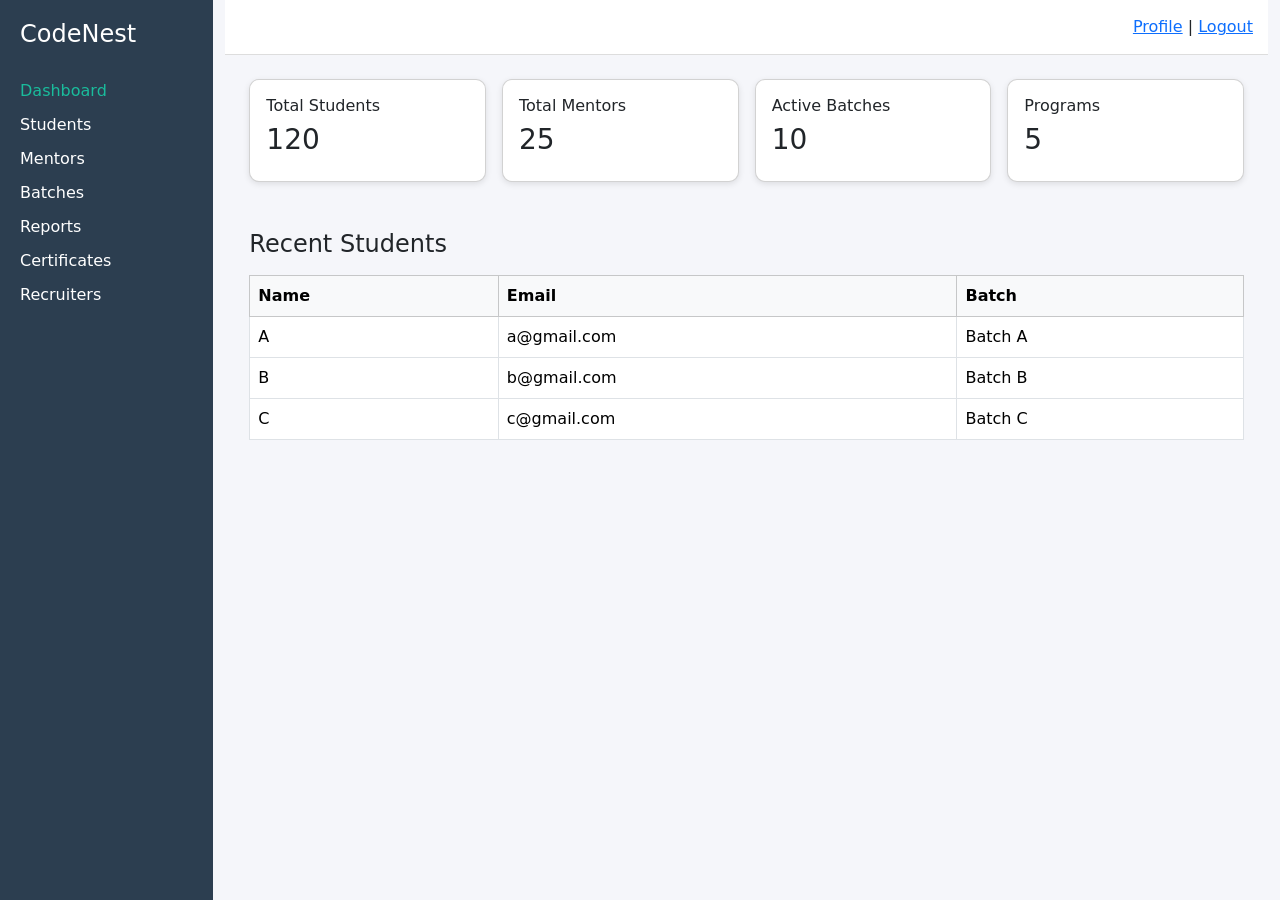
==== index.html @ 4d61102c "mentors listing added" ====
<!doctype html>
<html lang="en">
  <head>
    <meta charset="UTF-8" />
    <meta name="viewport" content="width=device-width, initial-scale=1.0" />
    <title>Institute Dashboard</title>
    <link
      href="https://cdn.jsdelivr.net/npm/bootstrap@5.3.0/dist/css/bootstrap.min.css"
      rel="stylesheet"
    />
    <link rel="stylesheet" href="style.css" />
  </head>

  <body>
    <div class="container-fluid">
      <div class="row">
        <!-- Sidebar -->
        <div class="col-md-2 sidebar">
          <h4>CodeNest</h4>
          <a href="#" class="active">Dashboard</a>
          <a href="students.html">Students</a>
          <a href="mentors.html">Mentors</a>
          <a href="#">Batches</a>
          <a href="#">Reports</a>
          <a href="#">Certificates</a>
          <a href="#">Recruiters</a>
        </div>

        <!-- Main Content -->
        <div class="col-md-10">
          <!-- Navbar -->
          <div class="navbar-custom d-flex justify-content-end">
            <span><a href="#">Profile</a> | <a href="#">Logout</a></span>
          </div>

          <div class="p-4">
            <!-- Cards -->
            <div class="row g-3">
              <div class="col-md-3">
                <div class="card p-3">
                  <h6>Total Students</h6>
                  <h3>120</h3>
                </div>
              </div>

              <div class="col-md-3">
                <div class="card p-3">
                  <h6>Total Mentors</h6>
                  <h3>25</h3>
                </div>
              </div>

              <div class="col-md-3">
                <div class="card p-3">
                  <h6>Active Batches</h6>
                  <h3>10</h3>
                </div>
              </div>

              <div class="col-md-3">
                <div class="card p-3">
                  <h6>Programs</h6>
                  <h3>5</h3>
                </div>
              </div>
            </div>
            
            <!-- Table -->
            <div class="mt-5">
              <h4>Recent Students</h4>

              <table class="table table-bordered table-hover mt-3">
                <thead class="table-light">
                  <tr>
                    <th>Name</th>
                    <th>Email</th>
                    <th>Batch</th>
                  </tr>
                </thead>

                <tbody>
                  <tr>
                    <td>A</td>
                    <td>a@gmail.com</td>
                    <td>Batch A</td>
                  </tr>

                  <tr>
                    <td>B</td>
                    <td>b@gmail.com</td>
                    <td>Batch B</td>
                  </tr>

                  <tr>
                    <td>C</td>
                    <td>c@gmail.com</td>
                    <td>Batch C</td>
                  </tr>
                </tbody>
              </table>
            </div>
          </div>
        </div>
      </div>
    </div>
  </body>
</html>
---- style.css ----
body {
  background-color: #f5f6fa;
}

.sidebar {
  height: 100vh;
  background: #2c3e50;
  color: white;
  padding: 20px;
}
.sidebar h4 {
  margin-bottom: 30px;
}

.sidebar a {
  display: block;
  color: white;
  text-decoration: none;
  margin: 10px 0;
}

.sidebar a:hover {
  color: #1abc9c;
}

.navbar-custom {
  background: #ffffff;
  padding: 15px;
  border-bottom: 1px solid #ddd;
}

.card {
  border-radius: 10px;
  box-shadow: 0 2px 6px rgba(0, 0, 0, 0.1);
}
.sidebar a.active,
.sidebar a:hover {
  color: #1abc9c;
}

.card {
  border-radius: 10px;
}

.search-box {
  max-width: 300px;
}

.mentor-controls {
  margin-bottom: 15px;
}

.mentor-controls .form-control,
.mentor-controls .form-select {
  height: 40px;
  font-size: 14px;
}

.mentor-controls .btn {
  height: 40px;
  font-size: 14px;
}

.mentor-table th,
.mentor-table td {
  text-align: left;
  vertical-align: middle;
}

.mentor-actions button {
  margin-right: 5px;
}

.expertise-tag {
  background-color: #eafaf1;
  color: #27ae60;
  padding: 3px 8px;
  border-radius: 5px;
  font-size: 12px;
}
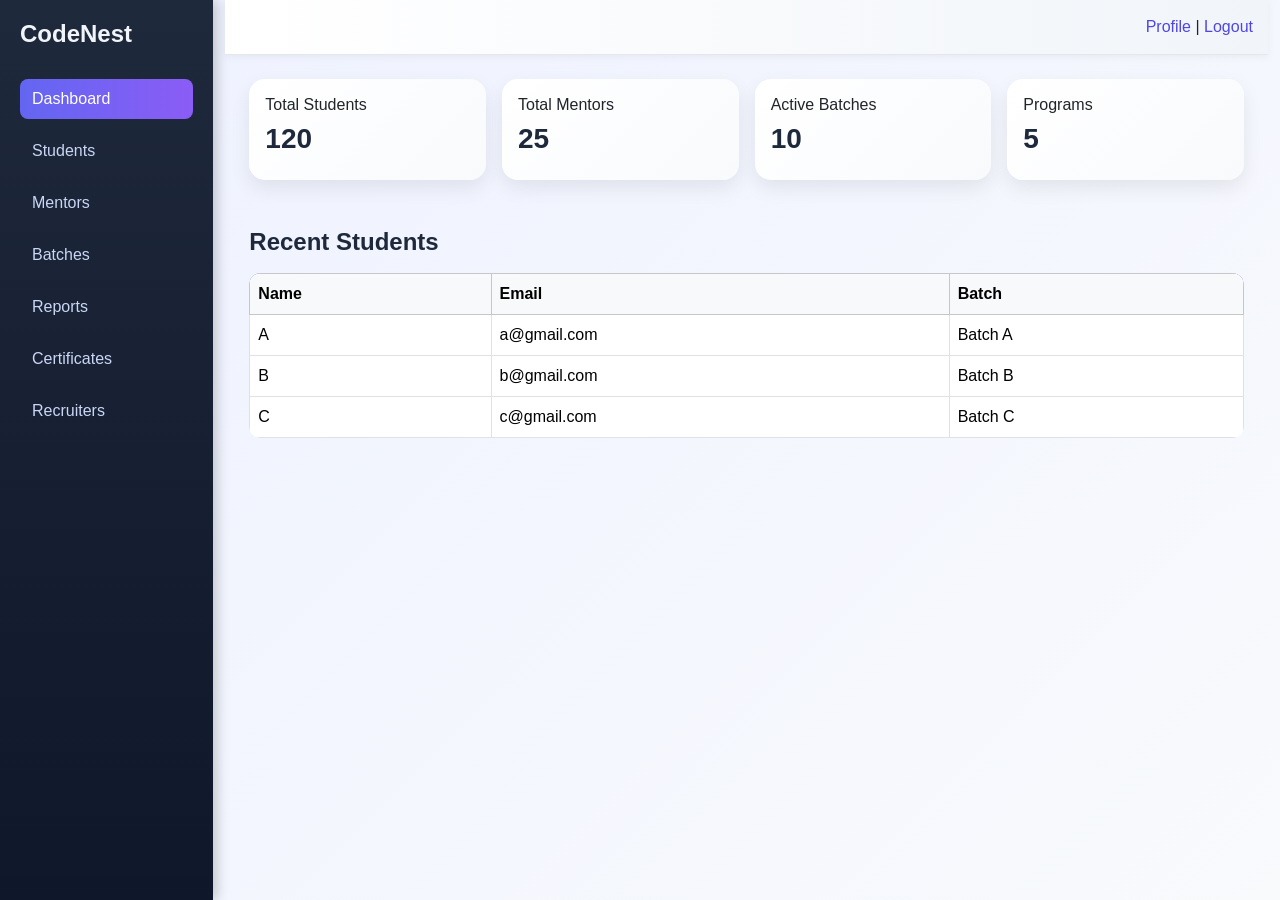
==== commit 844fa8ae: "batches added" ====
--- a/index.html
+++ b/index.html
@@ -20,7 +20,7 @@
           <a href="#" class="active">Dashboard</a>
           <a href="students.html">Students</a>
           <a href="mentors.html">Mentors</a>
-          <a href="#">Batches</a>
+          <a href="batches.html">Batches</a>
           <a href="#">Reports</a>
           <a href="#">Certificates</a>
           <a href="#">Recruiters</a>
@@ -64,7 +64,7 @@
                 </div>
               </div>
             </div>
-            
+
             <!-- Table -->
             <div class="mt-5">
               <h4>Recent Students</h4>
--- a/style.css
+++ b/style.css
@@ -1,80 +1,180 @@
+/* ===== BODY ===== */
 body {
-  background-color: #f5f6fa;
+  background: linear-gradient(135deg, #eef2ff, #f8fafc);
+  font-family: "Segoe UI", sans-serif;
 }
 
+/* ===== SIDEBAR ===== */
 .sidebar {
   height: 100vh;
-  background: #2c3e50;
-  color: white;
+  background: linear-gradient(180deg, #1e293b, #0f172a);
+  color: #e2e8f0;
   padding: 20px;
+  box-shadow: 4px 0 12px rgba(0, 0, 0, 0.2);
 }
+
 .sidebar h4 {
   margin-bottom: 30px;
+  font-weight: 600;
+  color: #f1f5f9;
 }
 
 .sidebar a {
   display: block;
-  color: white;
+  color: #cbd5f5;
   text-decoration: none;
-  margin: 10px 0;
+  margin: 12px 0;
+  padding: 8px 12px;
+  border-radius: 8px;
+  transition: 0.3s;
 }
 
-.sidebar a:hover {
-  color: #1abc9c;
+.sidebar a:hover,
+.sidebar a.active {
+  background: linear-gradient(90deg, #6366f1, #8b5cf6);
+  color: #fff;
 }
 
+/* ===== NAVBAR ===== */
 .navbar-custom {
-  background: #ffffff;
+  background: linear-gradient(90deg, #ffffff, #f1f5f9);
   padding: 15px;
-  border-bottom: 1px solid #ddd;
+  border-bottom: 1px solid #e5e7eb;
+  box-shadow: 0 2px 8px rgba(0, 0, 0, 0.05);
 }
 
-.card {
-  border-radius: 10px;
-  box-shadow: 0 2px 6px rgba(0, 0, 0, 0.1);
-}
-.sidebar a.active,
-.sidebar a:hover {
-  color: #1abc9c;
+.navbar-custom a {
+  text-decoration: none;
+  color: #4f46e5;
+  font-weight: 500;
 }
 
+/* ===== MAIN CONTENT ===== */
+.main-content {
+  padding: 24px;
+}
+
+/* ===== HEADINGS ===== */
+h3,
+h4 {
+  font-weight: 700;
+  color: #1e293b;
+}
+
+/* ===== CARDS ===== */
 .card {
+  border-radius: 16px;
+  border: none;
+  background: linear-gradient(135deg, #ffffff, #f8fafc);
+  box-shadow: 0 8px 20px rgba(0, 0, 0, 0.08);
+  transition: 0.3s;
+}
+
+.card:hover {
+  transform: translateY(-5px);
+}
+
+/* ===== SEARCH ===== */
+.search-box {
+  max-width: 300px;
+  border-radius: 8px;
+}
+
+/* ===== INPUT + SELECT ===== */
+input,
+select {
+  border-radius: 10px !important;
+}
+
+input:focus,
+select:focus {
+  border-color: #6366f1 !important;
+  box-shadow: 0 0 0 2px rgba(99, 102, 241, 0.2) !important;
+}
+
+/* ===== BUTTONS ===== */
+.btn-primary,
+.btn-success {
+  background: linear-gradient(90deg, #6366f1, #8b5cf6);
+  border: none;
   border-radius: 10px;
 }
 
-.search-box {
-  max-width: 300px;
+.btn-primary:hover,
+.btn-success:hover {
+  transform: translateY(-2px);
 }
 
-.mentor-controls {
-  margin-bottom: 15px;
+/* ===== TABLE ===== */
+.table {
+  background: #fff;
+  border-radius: 12px;
+  overflow: hidden;
 }
 
-.mentor-controls .form-control,
-.mentor-controls .form-select {
-  height: 40px;
-  font-size: 14px;
+.table thead {
+  background: linear-gradient(90deg, #6366f1, #8b5cf6);
+  color: white;
 }
 
-.mentor-controls .btn {
-  height: 40px;
-  font-size: 14px;
+.table tbody tr:hover {
+  background: #f1f5ff;
+  transition: 0.2s;
 }
 
-.mentor-table th,
-.mentor-table td {
-  text-align: left;
-  vertical-align: middle;
+/* ===== STATUS ===== */
+.text-success {
+  color: #16a34a !important;
+  font-weight: 600;
 }
 
-.mentor-actions button {
-  margin-right: 5px;
+.text-danger {
+  color: #dc2626 !important;
+  font-weight: 600;
+}
+
+/* ===== TAGS ===== */
+.program-tag {
+  background: linear-gradient(90deg, #3b82f6, #6366f1);
+  color: white;
+  padding: 4px 10px;
+  border-radius: 8px;
+  font-size: 12px;
 }
 
 .expertise-tag {
-  background-color: #eafaf1;
-  color: #27ae60;
-  padding: 3px 8px;
-  border-radius: 5px;
+  background: linear-gradient(90deg, #34d399, #10b981);
+  color: white;
+  padding: 4px 10px;
+  border-radius: 6px;
   font-size: 12px;
 }
+
+/* ===== BADGES ===== */
+.badge {
+  border-radius: 8px;
+  padding: 6px 10px;
+}
+
+/* ===== ACTION BUTTONS ===== */
+.mentor-actions button,
+.batch-actions button {
+  margin-right: 5px;
+  border-radius: 6px;
+}
+
+/* ===== SMALL BUTTON HOVER ===== */
+.btn-outline-primary:hover {
+  background: #6366f1;
+  color: white;
+}
+
+.btn-outline-danger:hover {
+  background: #ef4444;
+  color: white;
+}
+
+/* ===== SCROLL ===== */
+html {
+  scroll-behavior: smooth;
+}
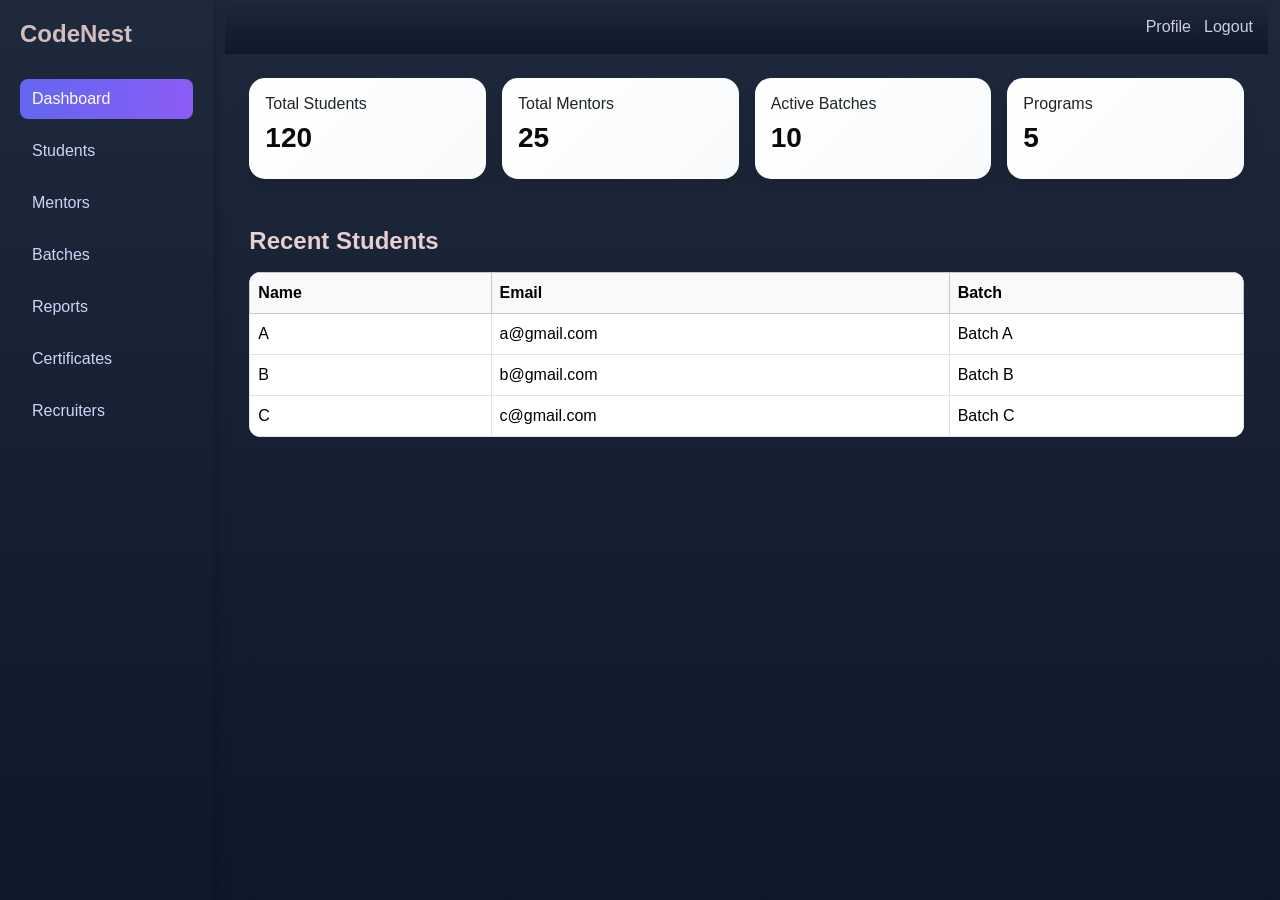
==== commit 635f983d: "updated" ====
--- a/index.html
+++ b/index.html
@@ -103,5 +103,7 @@
         </div>
       </div>
     </div>
+  
+  
   </body>
 </html>
--- a/style.css
+++ b/style.css
@@ -1,6 +1,7 @@
 /* ===== BODY ===== */
 body {
-  background: linear-gradient(135deg, #eef2ff, #f8fafc);
+  background: linear-gradient(180deg, #1e293b, #0f172a);
+  /* background: linear-gradient(180deg, #9ab8e7, #5a7cca); */
   font-family: "Segoe UI", sans-serif;
 }
 
@@ -15,8 +16,8 @@
 
 .sidebar h4 {
   margin-bottom: 30px;
-  font-weight: 600;
-  color: #f1f5f9;
+  font-weight: 700;
+  color: #d3bebe;
 }
 
 .sidebar a {
@@ -37,15 +38,16 @@
 
 /* ===== NAVBAR ===== */
 .navbar-custom {
-  background: linear-gradient(90deg, #ffffff, #f1f5f9);
+  /* background: linear-gradient(180deg, #9ab8e7, #5a7cca); */
+  background: linear-gradient(180deg, #1e293b, #0f172a);
   padding: 15px;
-  border-bottom: 1px solid #e5e7eb;
+  /* border-bottom: 1px solid #e5e7eb; */
   box-shadow: 0 2px 8px rgba(0, 0, 0, 0.05);
 }
 
 .navbar-custom a {
   text-decoration: none;
-  color: #4f46e5;
+  color: #cccce7;
   font-weight: 500;
 }
 
@@ -58,7 +60,7 @@
 h3,
 h4 {
   font-weight: 700;
-  color: #1e293b;
+  color: #e7cfcf;
 }
 
 /* ===== CARDS ===== */
@@ -69,7 +71,10 @@
   box-shadow: 0 8px 20px rgba(0, 0, 0, 0.08);
   transition: 0.3s;
 }
-
+.card h3
+{
+  color: #0a0a0a;
+}
 .card:hover {
   transform: translateY(-5px);
 }
@@ -178,3 +183,4 @@
 html {
   scroll-behavior: smooth;
 }
+
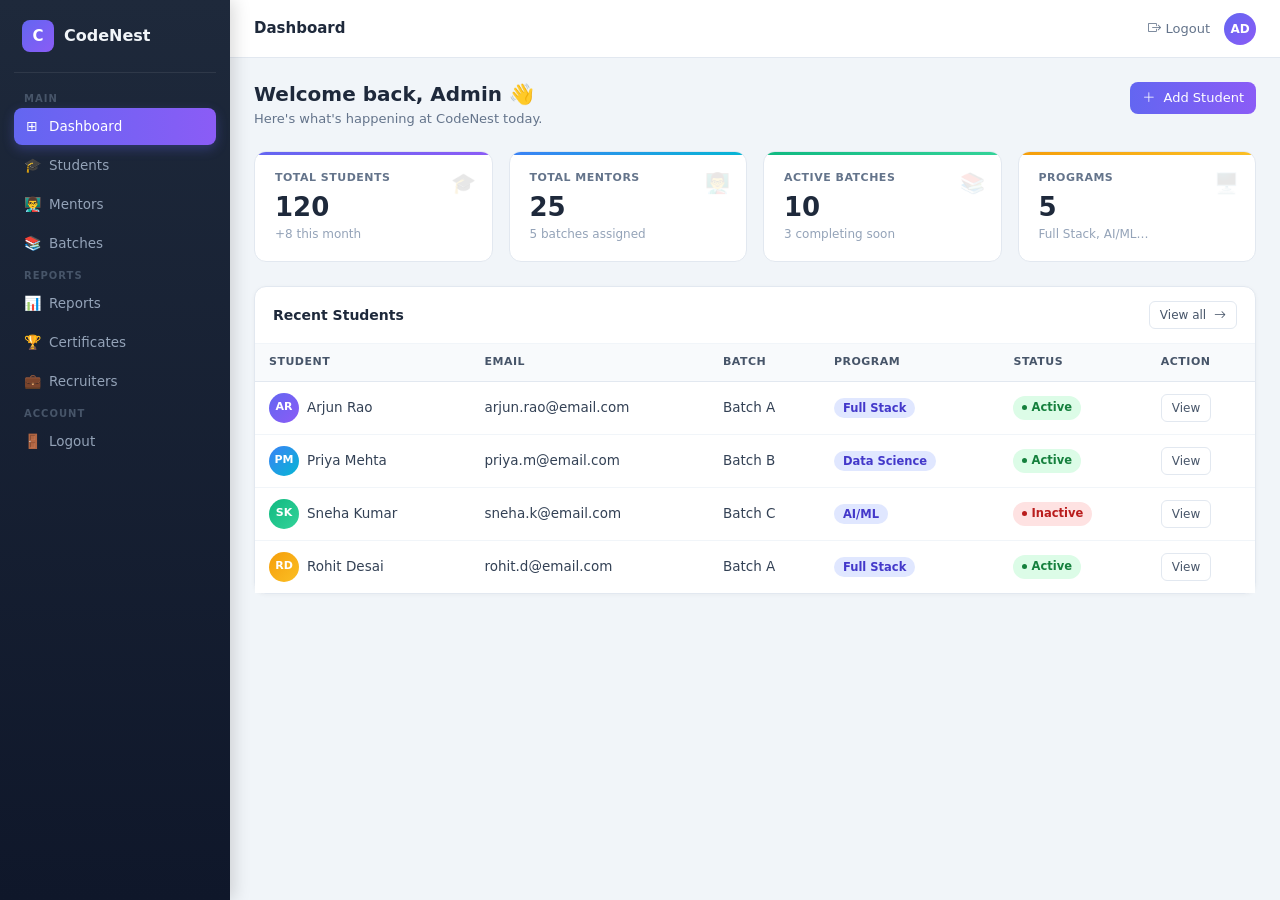
==== commit d905913b: "UI new updated" ====
--- a/index.html
+++ b/index.html
@@ -3,107 +3,289 @@
   <head>
     <meta charset="UTF-8" />
     <meta name="viewport" content="width=device-width, initial-scale=1.0" />
-    <title>Institute Dashboard</title>
+    <title>CodeNest – Dashboard</title>
     <link
       href="https://cdn.jsdelivr.net/npm/bootstrap@5.3.0/dist/css/bootstrap.min.css"
       rel="stylesheet"
     />
+    <link
+      href="https://cdn.jsdelivr.net/npm/bootstrap-icons@1.11.0/font/bootstrap-icons.css"
+      rel="stylesheet"
+    />
     <link rel="stylesheet" href="style.css" />
   </head>
-
   <body>
-    <div class="container-fluid">
-      <div class="row">
-        <!-- Sidebar -->
-        <div class="col-md-2 sidebar">
-          <h4>CodeNest</h4>
-          <a href="#" class="active">Dashboard</a>
-          <a href="students.html">Students</a>
-          <a href="mentors.html">Mentors</a>
-          <a href="batches.html">Batches</a>
-          <a href="#">Reports</a>
-          <a href="#">Certificates</a>
-          <a href="#">Recruiters</a>
-        </div>
-
-        <!-- Main Content -->
-        <div class="col-md-10">
-          <!-- Navbar -->
-          <div class="navbar-custom d-flex justify-content-end">
-            <span><a href="#">Profile</a> | <a href="#">Logout</a></span>
-          </div>
-
-          <div class="p-4">
-            <!-- Cards -->
+    <!-- SIDEBAR -->
+    <div class="sidebar">
+      <div class="brand">
+        <div class="brand-icon">C</div>
+        <span class="brand-name">CodeNest</span>
+      </div>
+      <span class="nav-label">Main</span>
+      <a href="index.html" class="active"
+        ><span class="ni">⊞</span> Dashboard</a
+      >
+      <a href="students.html"><span class="ni">🎓</span> Students</a>
+      <a href="mentors.html"><span class="ni">👨‍🏫</span> Mentors</a>
+      <a href="batches.html"><span class="ni">📚</span> Batches</a>
+      <span class="nav-label">Reports</span>
+      <a href="reports.html"><span class="ni">📊</span> Reports</a>
+      <a href="certificates.html"><span class="ni">🏆</span> Certificates</a>
+      <a href="recruiters.html"><span class="ni">💼</span> Recruiters</a>
+      <span class="nav-label">Account</span>
+      <a href="login.html"><span class="ni">🚪</span> Logout</a>
+    </div>
+
+
+    <!-- MAIN -->
+    <div class="main-wrapper">
+      <!-- TOPBAR -->
+      <div class="topbar">
+        <span class="topbar-title">Dashboard</span>
+        <div class="topbar-right">
+          <a href="login.html"><i class="bi bi-box-arrow-right"></i> Logout</a>
+          <div class="topbar-avatar">AD</div>
+        </div>
+      </div>
+
+
+      <div class="page-content">
+        <!-- PAGE HEADER -->
+        <div class="page-header">
+          <div>
+            <h3>Welcome back, Admin 👋</h3>
+            <p>Here's what's happening at CodeNest today.</p>
+          </div>
+          <a
+            href="#addStudentModal"
+            class="btn btn-primary"
+            data-bs-toggle="modal"
+          >
+            <i class="bi bi-plus-lg me-1"></i> Add Student
+          </a>
+        </div>
+
+
+        <!-- STAT CARDS -->
+        <div class="row g-3 mb-4">
+          <div class="col-6 col-md-3">
+            <div class="stat-card sc-purple">
+              <div class="stat-icon">🎓</div>
+              <div class="stat-label">Total Students</div>
+              <div class="stat-value">120</div>
+              <div class="stat-sub">+8 this month</div>
+            </div>
+          </div>
+          <div class="col-6 col-md-3">
+            <div class="stat-card sc-blue">
+              <div class="stat-icon">👨‍🏫</div>
+              <div class="stat-label">Total Mentors</div>
+              <div class="stat-value">25</div>
+              <div class="stat-sub">5 batches assigned</div>
+            </div>
+          </div>
+          <div class="col-6 col-md-3">
+            <div class="stat-card sc-green">
+              <div class="stat-icon">📚</div>
+              <div class="stat-label">Active Batches</div>
+              <div class="stat-value">10</div>
+              <div class="stat-sub">3 completing soon</div>
+            </div>
+          </div>
+          <div class="col-6 col-md-3">
+            <div class="stat-card sc-amber">
+              <div class="stat-icon">🖥️</div>
+              <div class="stat-label">Programs</div>
+              <div class="stat-value">5</div>
+              <div class="stat-sub">Full Stack, AI/ML…</div>
+            </div>
+          </div>
+        </div>
+
+
+        <!-- RECENT STUDENTS -->
+        <div class="card">
+          <div class="card-hdr">
+            <h5>Recent Students</h5>
+            <a href="students.html" class="btn btn-outline-secondary btn-sm">
+              View all <i class="bi bi-arrow-right ms-1"></i>
+            </a>
+          </div>
+          <div class="table-wrap">
+            <table class="data-table">
+              <thead>
+                <tr>
+                  <th>Student</th>
+                  <th>Email</th>
+                  <th>Batch</th>
+                  <th>Program</th>
+                  <th>Status</th>
+                  <th>Action</th>
+                </tr>
+              </thead>
+              <tbody>
+                <tr>
+                  <td>
+                    <div class="d-flex align-items-center gap-2">
+                      <div class="av av-p">AR</div>
+                      Arjun Rao
+                    </div>
+                  </td>
+                  <td>arjun.rao@email.com</td>
+                  <td>Batch A</td>
+                  <td><span class="tag-program">Full Stack</span></td>
+                  <td><span class="bs bs-active">Active</span></td>
+                  <td>
+                    <a href="#" class="btn btn-outline-secondary btn-sm"
+                      >View</a
+                    >
+                  </td>
+                </tr>
+                <tr>
+                  <td>
+                    <div class="d-flex align-items-center gap-2">
+                      <div class="av av-b">PM</div>
+                      Priya Mehta
+                    </div>
+                  </td>
+                  <td>priya.m@email.com</td>
+                  <td>Batch B</td>
+                  <td><span class="tag-program">Data Science</span></td>
+                  <td><span class="bs bs-active">Active</span></td>
+                  <td>
+                    <a href="#" class="btn btn-outline-secondary btn-sm"
+                      >View</a
+                    >
+                  </td>
+                </tr>
+                <tr>
+                  <td>
+                    <div class="d-flex align-items-center gap-2">
+                      <div class="av av-g">SK</div>
+                      Sneha Kumar
+                    </div>
+                  </td>
+                  <td>sneha.k@email.com</td>
+                  <td>Batch C</td>
+                  <td><span class="tag-program">AI/ML</span></td>
+                  <td><span class="bs bs-inactive">Inactive</span></td>
+                  <td>
+                    <a href="#" class="btn btn-outline-secondary btn-sm"
+                      >View</a
+                    >
+                  </td>
+                </tr>
+                <tr>
+                  <td>
+                    <div class="d-flex align-items-center gap-2">
+                      <div class="av av-a">RD</div>
+                      Rohit Desai
+                    </div>
+                  </td>
+                  <td>rohit.d@email.com</td>
+                  <td>Batch A</td>
+                  <td><span class="tag-program">Full Stack</span></td>
+                  <td><span class="bs bs-active">Active</span></td>
+                  <td>
+                    <a href="#" class="btn btn-outline-secondary btn-sm"
+                      >View</a
+                    >
+                  </td>
+                </tr>
+              </tbody>
+            </table>
+          </div>
+        </div>
+      </div>
+      <!-- /page-content -->
+    </div>
+    <!-- /main-wrapper -->
+
+
+    <!-- ADD STUDENT MODAL -->
+    <div class="modal fade" id="addStudentModal" tabindex="-1">
+      <div class="modal-dialog modal-dialog-centered">
+        <div class="modal-content">
+          <div class="modal-header">
+            <h5 class="modal-title">Add New Student</h5>
+            <button
+              type="button"
+              class="btn-close"
+              data-bs-dismiss="modal"
+            ></button>
+          </div>
+          <div class="modal-body">
             <div class="row g-3">
-              <div class="col-md-3">
-                <div class="card p-3">
-                  <h6>Total Students</h6>
-                  <h3>120</h3>
-                </div>
-              </div>
-
-              <div class="col-md-3">
-                <div class="card p-3">
-                  <h6>Total Mentors</h6>
-                  <h3>25</h3>
-                </div>
-              </div>
-
-              <div class="col-md-3">
-                <div class="card p-3">
-                  <h6>Active Batches</h6>
-                  <h3>10</h3>
-                </div>
-              </div>
-
-              <div class="col-md-3">
-                <div class="card p-3">
-                  <h6>Programs</h6>
-                  <h3>5</h3>
-                </div>
-              </div>
-            </div>
-
-            <!-- Table -->
-            <div class="mt-5">
-              <h4>Recent Students</h4>
-
-              <table class="table table-bordered table-hover mt-3">
-                <thead class="table-light">
-                  <tr>
-                    <th>Name</th>
-                    <th>Email</th>
-                    <th>Batch</th>
-                  </tr>
-                </thead>
-
-                <tbody>
-                  <tr>
-                    <td>A</td>
-                    <td>a@gmail.com</td>
-                    <td>Batch A</td>
-                  </tr>
-
-                  <tr>
-                    <td>B</td>
-                    <td>b@gmail.com</td>
-                    <td>Batch B</td>
-                  </tr>
-
-                  <tr>
-                    <td>C</td>
-                    <td>c@gmail.com</td>
-                    <td>Batch C</td>
-                  </tr>
-                </tbody>
-              </table>
-            </div>
+              <div class="col-6">
+                <label class="form-label">First Name</label>
+                <input
+                  type="text"
+                  class="form-control"
+                  placeholder="First name"
+                />
+              </div>
+              <div class="col-6">
+                <label class="form-label">Last Name</label>
+                <input
+                  type="text"
+                  class="form-control"
+                  placeholder="Last name"
+                />
+              </div>
+              <div class="col-12">
+                <label class="form-label">Email</label>
+                <input
+                  type="email"
+                  class="form-control"
+                  placeholder="student@email.com"
+                />
+              </div>
+              <div class="col-6">
+                <label class="form-label">Phone</label>
+                <input
+                  type="tel"
+                  class="form-control"
+                  placeholder="+91 XXXXX XXXXX"
+                />
+              </div>
+              <div class="col-6">
+                <label class="form-label">Batch</label>
+                <select class="form-select">
+                  <option value="">Select batch</option>
+                  <option>Batch A</option>
+                  <option>Batch B</option>
+                  <option>Batch C</option>
+                </select>
+              </div>
+              <div class="col-12">
+                <label class="form-label">Program</label>
+                <select class="form-select">
+                  <option value="">Select program</option>
+                  <option>Full Stack</option>
+                  <option>Data Science</option>
+                  <option>AI/ML</option>
+                </select>
+              </div>
+            </div>
+          </div>
+          <div class="modal-footer">
+            <button
+              type="button"
+              class="btn btn-outline-secondary"
+              data-bs-dismiss="modal"
+            >
+              Cancel
+            </button>
+            <button type="submit" class="btn btn-primary">Add Student</button>
           </div>
         </div>
       </div>
     </div>
-  
-  
+
+
+    <script src="https://cdn.jsdelivr.net/npm/bootstrap@5.3.0/dist/js/bootstrap.bundle.min.js"></script>
   </body>
 </html>
+
+
+
--- a/style.css
+++ b/style.css
@@ -1,186 +1,731 @@
-/* ===== BODY ===== */
+/* ===== BASE ===== */
+*,
+*::before,
+*::after {
+  box-sizing: border-box;
+}
+
+
 body {
-  background: linear-gradient(180deg, #1e293b, #0f172a);
-  /* background: linear-gradient(180deg, #9ab8e7, #5a7cca); */
-  font-family: "Segoe UI", sans-serif;
-}
+  background: #f1f5f9;
+  font-family: "Segoe UI", system-ui, sans-serif;
+  font-size: 14px;
+  color: #1e293b;
+  margin: 0;
+}
+
 
 /* ===== SIDEBAR ===== */
 .sidebar {
-  height: 100vh;
-  background: linear-gradient(180deg, #1e293b, #0f172a);
+  width: 230px;
+  min-height: 100vh;
+  background: linear-gradient(180deg, #1e293b 0%, #0f172a 100%);
+  padding: 20px 14px;
+  position: fixed;
+  top: 0;
+  left: 0;
+  z-index: 200;
+  box-shadow: 4px 0 16px rgba(0, 0, 0, 0.15);
+}
+
+
+.brand {
+  display: flex;
+  align-items: center;
+  gap: 10px;
+  padding: 0 8px 20px;
+  border-bottom: 1px solid rgba(255, 255, 255, 0.08);
+  margin-bottom: 14px;
+}
+
+
+.brand-icon {
+  width: 32px;
+  height: 32px;
+  background: linear-gradient(135deg, #6366f1, #8b5cf6);
+  border-radius: 8px;
+  display: flex;
+  align-items: center;
+  justify-content: center;
+  font-size: 15px;
+  color: #fff;
+  font-weight: 700;
+}
+
+
+.brand-name {
+  font-size: 16px;
+  font-weight: 700;
+  color: #f1f5f9;
+}
+
+
+.nav-label {
+  font-size: 10px;
+  font-weight: 600;
+  color: #475569;
+  letter-spacing: 1px;
+  text-transform: uppercase;
+  padding: 10px 10px 4px;
+}
+
+
+.sidebar a {
+  display: flex;
+  align-items: center;
+  gap: 9px;
+  color: #94a3b8;
+  text-decoration: none;
+  padding: 8px 10px;
+  border-radius: 8px;
+  font-size: 13.5px;
+  font-weight: 500;
+  margin-bottom: 2px;
+  transition:
+    background 0.2s,
+    color 0.2s;
+}
+
+
+.sidebar a:hover {
+  background: rgba(255, 255, 255, 0.06);
   color: #e2e8f0;
-  padding: 20px;
-  box-shadow: 4px 0 12px rgba(0, 0, 0, 0.2);
-}
-
-.sidebar h4 {
-  margin-bottom: 30px;
-  font-weight: 700;
-  color: #d3bebe;
-}
-
-.sidebar a {
-  display: block;
-  color: #cbd5f5;
-  text-decoration: none;
-  margin: 12px 0;
-  padding: 8px 12px;
-  border-radius: 8px;
-  transition: 0.3s;
-}
-
-.sidebar a:hover,
+}
+
+
 .sidebar a.active {
   background: linear-gradient(90deg, #6366f1, #8b5cf6);
   color: #fff;
-}
-
-/* ===== NAVBAR ===== */
-.navbar-custom {
-  /* background: linear-gradient(180deg, #9ab8e7, #5a7cca); */
-  background: linear-gradient(180deg, #1e293b, #0f172a);
-  padding: 15px;
-  /* border-bottom: 1px solid #e5e7eb; */
-  box-shadow: 0 2px 8px rgba(0, 0, 0, 0.05);
-}
-
-.navbar-custom a {
+  box-shadow: 0 4px 12px rgba(99, 102, 241, 0.3);
+}
+
+
+.sidebar a .ni {
+  width: 16px;
+  text-align: center;
+  font-size: 14px;
+}
+
+
+/* ===== MAIN WRAPPER ===== */
+.main-wrapper {
+  margin-left: 230px;
+  min-height: 100vh;
+  display: flex;
+  flex-direction: column;
+}
+
+
+/* ===== TOPBAR ===== */
+.topbar {
+  background: #fff;
+  border-bottom: 1px solid #e2e8f0;
+  padding: 0 24px;
+  height: 58px;
+  display: flex;
+  align-items: center;
+  justify-content: space-between;
+  position: sticky;
+  top: 0;
+  z-index: 100;
+}
+
+
+.topbar-title {
+  font-size: 15px;
+  font-weight: 600;
+  color: #1e293b;
+}
+
+
+.topbar-right {
+  display: flex;
+  align-items: center;
+  gap: 14px;
+}
+
+
+.topbar-avatar {
+  width: 32px;
+  height: 32px;
+  background: linear-gradient(135deg, #6366f1, #8b5cf6);
+  border-radius: 50%;
+  display: flex;
+  align-items: center;
+  justify-content: center;
+  color: #fff;
+  font-weight: 600;
+  font-size: 12px;
+}
+
+
+.topbar a {
+  font-size: 13px;
+  color: #64748b;
   text-decoration: none;
-  color: #cccce7;
-  font-weight: 500;
-}
-
-/* ===== MAIN CONTENT ===== */
-.main-content {
+}
+.topbar a:hover {
+  color: #6366f1;
+}
+
+
+/* ===== PAGE CONTENT ===== */
+.page-content {
   padding: 24px;
-}
-
-/* ===== HEADINGS ===== */
-h3,
-h4 {
+  flex: 1;
+}
+
+
+/* ===== PAGE HEADER ===== */
+.page-header {
+  display: flex;
+  align-items: flex-start;
+  justify-content: space-between;
+  margin-bottom: 22px;
+  flex-wrap: wrap;
+  gap: 12px;
+}
+
+
+.page-header h3 {
+  font-size: 20px;
   font-weight: 700;
-  color: #e7cfcf;
-}
-
-/* ===== CARDS ===== */
-.card {
-  border-radius: 16px;
-  border: none;
-  background: linear-gradient(135deg, #ffffff, #f8fafc);
-  box-shadow: 0 8px 20px rgba(0, 0, 0, 0.08);
-  transition: 0.3s;
-}
-.card h3
-{
-  color: #0a0a0a;
-}
-.card:hover {
-  transform: translateY(-5px);
-}
-
-/* ===== SEARCH ===== */
-.search-box {
-  max-width: 300px;
-  border-radius: 8px;
-}
-
-/* ===== INPUT + SELECT ===== */
-input,
-select {
-  border-radius: 10px !important;
-}
-
-input:focus,
-select:focus {
-  border-color: #6366f1 !important;
-  box-shadow: 0 0 0 2px rgba(99, 102, 241, 0.2) !important;
-}
-
-/* ===== BUTTONS ===== */
-.btn-primary,
-.btn-success {
-  background: linear-gradient(90deg, #6366f1, #8b5cf6);
-  border: none;
-  border-radius: 10px;
-}
-
-.btn-primary:hover,
-.btn-success:hover {
-  transform: translateY(-2px);
-}
-
-/* ===== TABLE ===== */
-.table {
+  color: #1e293b;
+  margin: 0;
+}
+.page-header p {
+  font-size: 13px;
+  color: #64748b;
+  margin: 3px 0 0;
+}
+
+
+/* ===== STAT CARDS ===== */
+.stat-card {
   background: #fff;
   border-radius: 12px;
+  padding: 18px 20px;
+  border: 1px solid #e2e8f0;
+  position: relative;
   overflow: hidden;
-}
-
-.table thead {
+  height: 100%;
+}
+
+
+.stat-card::before {
+  content: "";
+  position: absolute;
+  top: 0;
+  left: 0;
+  right: 0;
+  height: 3px;
+}
+
+
+.sc-purple::before {
   background: linear-gradient(90deg, #6366f1, #8b5cf6);
-  color: white;
-}
-
-.table tbody tr:hover {
-  background: #f1f5ff;
-  transition: 0.2s;
-}
-
-/* ===== STATUS ===== */
-.text-success {
-  color: #16a34a !important;
-  font-weight: 600;
-}
-
-.text-danger {
-  color: #dc2626 !important;
-  font-weight: 600;
-}
+}
+.sc-blue::before {
+  background: linear-gradient(90deg, #3b82f6, #06b6d4);
+}
+.sc-green::before {
+  background: linear-gradient(90deg, #10b981, #34d399);
+}
+.sc-amber::before {
+  background: linear-gradient(90deg, #f59e0b, #fbbf24);
+}
+.sc-red::before {
+  background: linear-gradient(90deg, #ef4444, #f97316);
+}
+
+
+.stat-label {
+  font-size: 11px;
+  font-weight: 600;
+  color: #64748b;
+  text-transform: uppercase;
+  letter-spacing: 0.5px;
+  margin-bottom: 8px;
+}
+
+
+.stat-value {
+  font-size: 26px;
+  font-weight: 700;
+  color: #1e293b;
+  line-height: 1;
+}
+.stat-sub {
+  font-size: 12px;
+  color: #94a3b8;
+  margin-top: 5px;
+}
+.stat-icon {
+  position: absolute;
+  top: 16px;
+  right: 16px;
+  font-size: 20px;
+  opacity: 0.12;
+}
+
+
+/* ===== CARD ===== */
+.card {
+  border-radius: 12px !important;
+  border: 1px solid #e2e8f0 !important;
+  background: #fff !important;
+  box-shadow: 0 1px 4px rgba(0, 0, 0, 0.04) !important;
+}
+
+
+.card-hdr {
+  padding: 14px 18px;
+  border-bottom: 1px solid #f1f5f9;
+  display: flex;
+  align-items: center;
+  justify-content: space-between;
+  flex-wrap: wrap;
+  gap: 10px;
+}
+
+
+.card-hdr h5 {
+  font-size: 14px;
+  font-weight: 600;
+  color: #1e293b;
+  margin: 0;
+}
+
+
+/* ===== TABLE ===== */
+.table-wrap {
+  overflow-x: auto;
+}
+
+
+.data-table {
+  width: 100%;
+  border-collapse: collapse;
+  background: #fff;
+  margin: 0;
+}
+
+
+.data-table th {
+  background: #f8fafc;
+  color: #475569;
+  font-size: 11px;
+  font-weight: 600;
+  text-transform: uppercase;
+  letter-spacing: 0.5px;
+  padding: 10px 14px;
+  border-bottom: 1px solid #e2e8f0;
+  white-space: nowrap;
+}
+
+
+.data-table td {
+  padding: 11px 14px;
+  border-bottom: 1px solid #f1f5f9;
+  color: #334155;
+  font-size: 13.5px;
+  vertical-align: middle;
+}
+
+
+.data-table tbody tr:last-child td {
+  border-bottom: none;
+}
+.data-table tbody tr:hover td {
+  background: #f8faff;
+}
+
+
+/* ===== AVATAR ===== */
+.av {
+  width: 30px;
+  height: 30px;
+  border-radius: 50%;
+  display: inline-flex;
+  align-items: center;
+  justify-content: center;
+  font-size: 11px;
+  font-weight: 600;
+  color: #fff;
+  flex-shrink: 0;
+}
+.av-p {
+  background: linear-gradient(135deg, #6366f1, #8b5cf6);
+}
+.av-b {
+  background: linear-gradient(135deg, #3b82f6, #06b6d4);
+}
+.av-g {
+  background: linear-gradient(135deg, #10b981, #34d399);
+}
+.av-a {
+  background: linear-gradient(135deg, #f59e0b, #fbbf24);
+}
+.av-r {
+  background: linear-gradient(135deg, #ef4444, #f97316);
+}
+
+
+/* ===== BADGES ===== */
+.bs {
+  display: inline-flex;
+  align-items: center;
+  gap: 4px;
+  padding: 3px 9px;
+  border-radius: 20px;
+  font-size: 11.5px;
+  font-weight: 600;
+}
+.bs::before {
+  content: "";
+  width: 5px;
+  height: 5px;
+  border-radius: 50%;
+}
+
+
+.bs-active {
+  background: #dcfce7;
+  color: #15803d;
+}
+.bs-active::before {
+  background: #15803d;
+}
+.bs-inactive {
+  background: #fee2e2;
+  color: #b91c1c;
+}
+.bs-inactive::before {
+  background: #b91c1c;
+}
+.bs-upcoming {
+  background: #fef3c7;
+  color: #b45309;
+}
+.bs-upcoming::before {
+  background: #b45309;
+}
+.bs-completed {
+  background: #e0e7ff;
+  color: #4338ca;
+}
+.bs-completed::before {
+  background: #4338ca;
+}
+.bs-present {
+  background: #dcfce7;
+  color: #15803d;
+}
+.bs-present::before {
+  background: #15803d;
+}
+.bs-absent {
+  background: #fee2e2;
+  color: #b91c1c;
+}
+.bs-absent::before {
+  background: #b91c1c;
+}
+
 
 /* ===== TAGS ===== */
-.program-tag {
-  background: linear-gradient(90deg, #3b82f6, #6366f1);
-  color: white;
-  padding: 4px 10px;
-  border-radius: 8px;
-  font-size: 12px;
-}
-
-.expertise-tag {
-  background: linear-gradient(90deg, #34d399, #10b981);
-  color: white;
-  padding: 4px 10px;
-  border-radius: 6px;
-  font-size: 12px;
-}
-
-/* ===== BADGES ===== */
-.badge {
-  border-radius: 8px;
-  padding: 6px 10px;
-}
-
-/* ===== ACTION BUTTONS ===== */
-.mentor-actions button,
-.batch-actions button {
-  margin-right: 5px;
-  border-radius: 6px;
-}
-
-/* ===== SMALL BUTTON HOVER ===== */
-.btn-outline-primary:hover {
-  background: #6366f1;
-  color: white;
-}
-
+.tag-program {
+  background: #e0e7ff;
+  color: #4338ca;
+  padding: 3px 9px;
+  border-radius: 20px;
+  font-size: 11.5px;
+  font-weight: 600;
+}
+.tag-skill {
+  background: #dcfce7;
+  color: #15803d;
+  padding: 3px 9px;
+  border-radius: 20px;
+  font-size: 11.5px;
+  font-weight: 600;
+}
+
+
+/* ===== BUTTONS ===== */
+.btn {
+  border-radius: 8px !important;
+  font-size: 13px !important;
+  font-weight: 500 !important;
+}
+
+
+.btn-primary {
+  background: linear-gradient(90deg, #6366f1, #8b5cf6) !important;
+  border: none !important;
+  color: #fff !important;
+}
+.btn-primary:hover {
+  background: linear-gradient(90deg, #4f46e5, #7c3aed) !important;
+  color: #fff !important;
+}
+
+
+.btn-outline-secondary {
+  border-color: #e2e8f0 !important;
+  color: #475569 !important;
+  background: #fff !important;
+}
+.btn-outline-secondary:hover {
+  background: #f8fafc !important;
+  color: #1e293b !important;
+}
+
+
+.btn-outline-danger {
+  border-color: #fecaca !important;
+  color: #b91c1c !important;
+  background: #fff !important;
+}
 .btn-outline-danger:hover {
-  background: #ef4444;
-  color: white;
-}
-
-/* ===== SCROLL ===== */
-html {
-  scroll-behavior: smooth;
-}
-
+  background: #fee2e2 !important;
+}
+
+
+.btn-sm {
+  padding: 4px 10px !important;
+  font-size: 12px !important;
+  border-radius: 6px !important;
+}
+
+
+/* ===== FILTER BAR ===== */
+.filter-bar {
+  display: flex;
+  gap: 8px;
+  align-items: center;
+  flex-wrap: wrap;
+}
+
+
+.filter-bar .form-control,
+.filter-bar .form-select {
+  font-size: 13px;
+  border: 1px solid #e2e8f0;
+  border-radius: 8px !important;
+  color: #475569;
+  background: #fff;
+  padding: 7px 11px;
+  height: auto;
+}
+
+
+.filter-bar .form-control:focus,
+.filter-bar .form-select:focus {
+  border-color: #6366f1 !important;
+  box-shadow: 0 0 0 3px rgba(99, 102, 241, 0.1) !important;
+}
+
+
+.search-wrap {
+  position: relative;
+}
+.search-wrap .form-control {
+  padding-left: 32px;
+}
+.search-wrap .search-ico {
+  position: absolute;
+  left: 10px;
+  top: 50%;
+  transform: translateY(-50%);
+  color: #94a3b8;
+  font-size: 13px;
+  pointer-events: none;
+}
+
+
+/* ===== FORM ===== */
+.form-label {
+  font-size: 13px;
+  font-weight: 600;
+  color: #374151;
+  margin-bottom: 5px;
+}
+
+
+.form-control,
+.form-select {
+  border: 1px solid #e2e8f0;
+  border-radius: 8px !important;
+  padding: 8px 12px;
+  font-size: 13px;
+  color: #1e293b;
+  transition: border 0.2s;
+}
+
+
+.form-control:focus,
+.form-select:focus {
+  border-color: #6366f1 !important;
+  box-shadow: 0 0 0 3px rgba(99, 102, 241, 0.1) !important;
+}
+
+
+/* ===== MODAL ===== */
+.modal-content {
+  border-radius: 14px !important;
+  border: none !important;
+  box-shadow: 0 20px 60px rgba(0, 0, 0, 0.15) !important;
+}
+.modal-header {
+  border-bottom: 1px solid #f1f5f9 !important;
+  padding: 18px 22px !important;
+}
+.modal-title {
+  font-size: 15px !important;
+  font-weight: 700 !important;
+  color: #1e293b !important;
+}
+.modal-body {
+  padding: 22px !important;
+}
+.modal-footer {
+  border-top: 1px solid #f1f5f9 !important;
+  padding: 14px 22px !important;
+}
+
+
+/* ===== PAGINATION ===== */
+.pag-bar {
+  display: flex;
+  align-items: center;
+  justify-content: space-between;
+  padding: 11px 16px;
+  border-top: 1px solid #f1f5f9;
+  font-size: 12.5px;
+  color: #64748b;
+  flex-wrap: wrap;
+  gap: 8px;
+}
+
+
+.page-link {
+  border-radius: 6px !important;
+  font-size: 12px !important;
+  color: #475569 !important;
+  border: 1px solid #e2e8f0 !important;
+  padding: 4px 9px !important;
+  background: #fff !important;
+}
+.page-item.active .page-link {
+  background: #6366f1 !important;
+  border-color: #6366f1 !important;
+  color: #fff !important;
+}
+.page-item.disabled .page-link {
+  opacity: 0.4 !important;
+}
+
+
+/* ===== ATTENDANCE TOGGLE ===== */
+.att-wrap {
+  display: flex;
+  gap: 6px;
+}
+.att-wrap .form-check-label {
+  cursor: pointer;
+}
+
+
+/* ===== EMPTY STATE ===== */
+.empty-state {
+  text-align: center;
+  padding: 40px 20px;
+  color: #94a3b8;
+}
+.empty-state .ei {
+  font-size: 36px;
+  margin-bottom: 10px;
+  opacity: 0.35;
+}
+.empty-state p {
+  font-size: 13px;
+  margin: 0;
+}
+
+
+/* ===== PROGRESS BAR ===== */
+.prog-bar {
+  height: 6px;
+  border-radius: 3px;
+  background: #e2e8f0;
+  overflow: hidden;
+  flex: 1;
+}
+.prog-fill {
+  height: 100%;
+  border-radius: 3px;
+}
+
+
+/* ===== LOGIN ===== */
+.login-wrap {
+  min-height: 100vh;
+  background: linear-gradient(135deg, #eef2ff, #f0fdf4);
+  display: flex;
+  align-items: center;
+  justify-content: center;
+  padding: 20px;
+}
+.login-card {
+  width: 100%;
+  max-width: 420px;
+  background: #fff;
+  border-radius: 18px;
+  padding: 38px;
+  box-shadow: 0 20px 60px rgba(99, 102, 241, 0.1);
+}
+.login-logo {
+  width: 46px;
+  height: 46px;
+  background: linear-gradient(135deg, #6366f1, #8b5cf6);
+  border-radius: 12px;
+  margin: 0 auto 18px;
+  display: flex;
+  align-items: center;
+  justify-content: center;
+  font-size: 20px;
+  color: #fff;
+  font-weight: 700;
+}
+.login-card h2 {
+  font-size: 20px;
+  font-weight: 700;
+  text-align: center;
+  color: #1e293b;
+  margin-bottom: 4px;
+}
+.login-card .sub {
+  font-size: 13px;
+  color: #64748b;
+  text-align: center;
+  margin-bottom: 24px;
+}
+
+
+/* ===== RESPONSIVE ===== */
+@media (max-width: 767px) {
+  .sidebar {
+    transform: translateX(-100%);
+    transition: transform 0.25s;
+  }
+  .main-wrapper {
+    margin-left: 0;
+  }
+  .topbar-title {
+    font-size: 14px;
+  }
+}
+
+
+
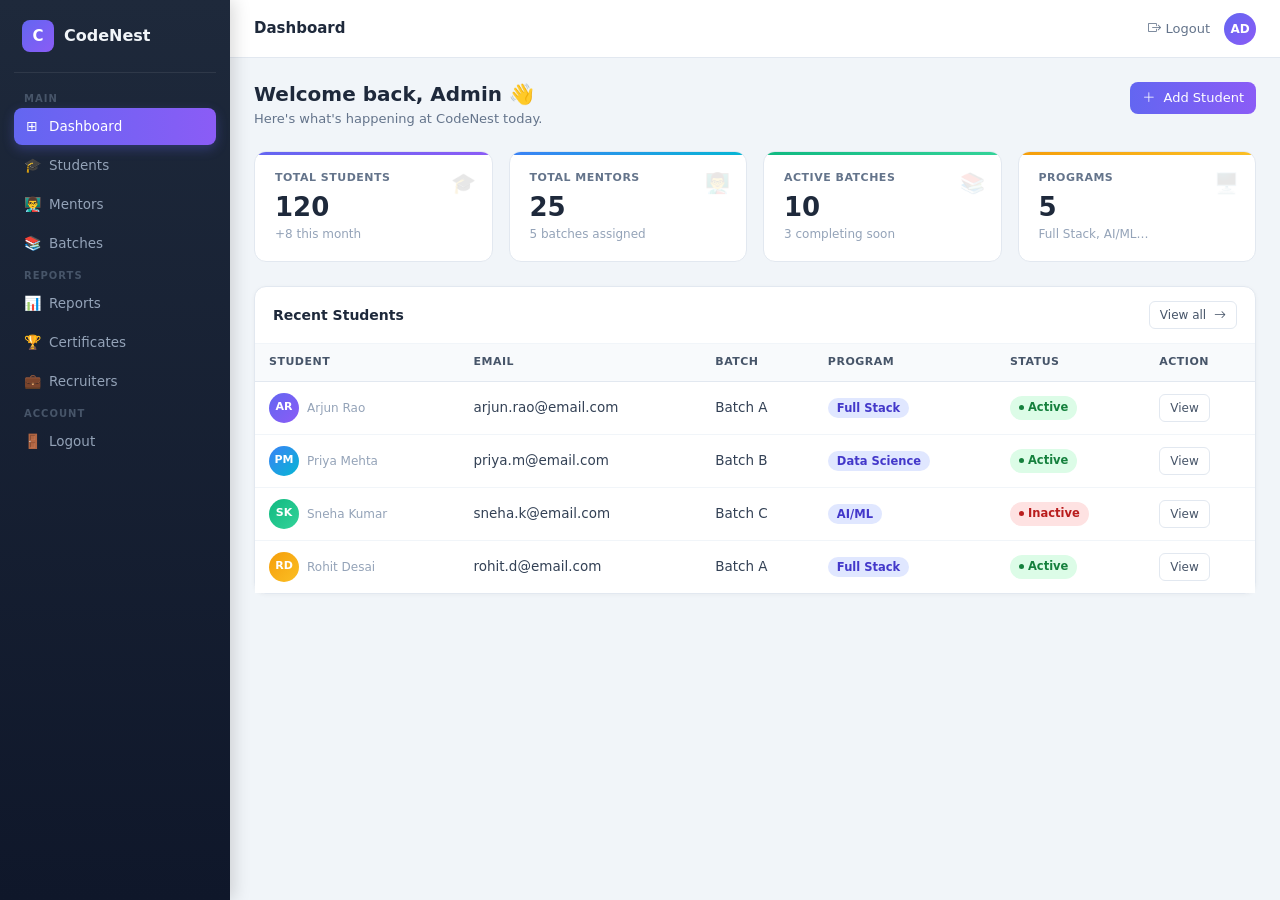
==== commit da55c6ea: "final ui polish" ====
--- a/index.html
+++ b/index.html
@@ -1,291 +1,219 @@
 <!doctype html>
 <html lang="en">
-  <head>
-    <meta charset="UTF-8" />
-    <meta name="viewport" content="width=device-width, initial-scale=1.0" />
-    <title>CodeNest – Dashboard</title>
-    <link
-      href="https://cdn.jsdelivr.net/npm/bootstrap@5.3.0/dist/css/bootstrap.min.css"
-      rel="stylesheet"
-    />
-    <link
-      href="https://cdn.jsdelivr.net/npm/bootstrap-icons@1.11.0/font/bootstrap-icons.css"
-      rel="stylesheet"
-    />
-    <link rel="stylesheet" href="style.css" />
-  </head>
-  <body>
-    <!-- SIDEBAR -->
-    <div class="sidebar">
-      <div class="brand">
-        <div class="brand-icon">C</div>
-        <span class="brand-name">CodeNest</span>
-      </div>
-      <span class="nav-label">Main</span>
-      <a href="index.html" class="active"
-        ><span class="ni">⊞</span> Dashboard</a
-      >
-      <a href="students.html"><span class="ni">🎓</span> Students</a>
-      <a href="mentors.html"><span class="ni">👨‍🏫</span> Mentors</a>
-      <a href="batches.html"><span class="ni">📚</span> Batches</a>
-      <span class="nav-label">Reports</span>
-      <a href="reports.html"><span class="ni">📊</span> Reports</a>
-      <a href="certificates.html"><span class="ni">🏆</span> Certificates</a>
-      <a href="recruiters.html"><span class="ni">💼</span> Recruiters</a>
-      <span class="nav-label">Account</span>
-      <a href="login.html"><span class="ni">🚪</span> Logout</a>
-    </div>
-
-
-    <!-- MAIN -->
-    <div class="main-wrapper">
-      <!-- TOPBAR -->
-      <div class="topbar">
-        <span class="topbar-title">Dashboard</span>
-        <div class="topbar-right">
-          <a href="login.html"><i class="bi bi-box-arrow-right"></i> Logout</a>
-          <div class="topbar-avatar">AD</div>
-        </div>
-      </div>
-
-
-      <div class="page-content">
-        <!-- PAGE HEADER -->
-        <div class="page-header">
-          <div>
-            <h3>Welcome back, Admin 👋</h3>
-            <p>Here's what's happening at CodeNest today.</p>
-          </div>
-          <a
-            href="#addStudentModal"
-            class="btn btn-primary"
-            data-bs-toggle="modal"
-          >
-            <i class="bi bi-plus-lg me-1"></i> Add Student
-          </a>
-        </div>
-
-
-        <!-- STAT CARDS -->
-        <div class="row g-3 mb-4">
-          <div class="col-6 col-md-3">
-            <div class="stat-card sc-purple">
-              <div class="stat-icon">🎓</div>
-              <div class="stat-label">Total Students</div>
-              <div class="stat-value">120</div>
-              <div class="stat-sub">+8 this month</div>
-            </div>
-          </div>
-          <div class="col-6 col-md-3">
-            <div class="stat-card sc-blue">
-              <div class="stat-icon">👨‍🏫</div>
-              <div class="stat-label">Total Mentors</div>
-              <div class="stat-value">25</div>
-              <div class="stat-sub">5 batches assigned</div>
-            </div>
-          </div>
-          <div class="col-6 col-md-3">
-            <div class="stat-card sc-green">
-              <div class="stat-icon">📚</div>
-              <div class="stat-label">Active Batches</div>
-              <div class="stat-value">10</div>
-              <div class="stat-sub">3 completing soon</div>
-            </div>
-          </div>
-          <div class="col-6 col-md-3">
-            <div class="stat-card sc-amber">
-              <div class="stat-icon">🖥️</div>
-              <div class="stat-label">Programs</div>
-              <div class="stat-value">5</div>
-              <div class="stat-sub">Full Stack, AI/ML…</div>
-            </div>
-          </div>
-        </div>
-
-
-        <!-- RECENT STUDENTS -->
-        <div class="card">
-          <div class="card-hdr">
-            <h5>Recent Students</h5>
-            <a href="students.html" class="btn btn-outline-secondary btn-sm">
-              View all <i class="bi bi-arrow-right ms-1"></i>
-            </a>
-          </div>
-          <div class="table-wrap">
-            <table class="data-table">
-              <thead>
-                <tr>
-                  <th>Student</th>
-                  <th>Email</th>
-                  <th>Batch</th>
-                  <th>Program</th>
-                  <th>Status</th>
-                  <th>Action</th>
-                </tr>
-              </thead>
-              <tbody>
-                <tr>
-                  <td>
-                    <div class="d-flex align-items-center gap-2">
-                      <div class="av av-p">AR</div>
-                      Arjun Rao
-                    </div>
-                  </td>
-                  <td>arjun.rao@email.com</td>
-                  <td>Batch A</td>
-                  <td><span class="tag-program">Full Stack</span></td>
-                  <td><span class="bs bs-active">Active</span></td>
-                  <td>
-                    <a href="#" class="btn btn-outline-secondary btn-sm"
-                      >View</a
-                    >
-                  </td>
-                </tr>
-                <tr>
-                  <td>
-                    <div class="d-flex align-items-center gap-2">
-                      <div class="av av-b">PM</div>
-                      Priya Mehta
-                    </div>
-                  </td>
-                  <td>priya.m@email.com</td>
-                  <td>Batch B</td>
-                  <td><span class="tag-program">Data Science</span></td>
-                  <td><span class="bs bs-active">Active</span></td>
-                  <td>
-                    <a href="#" class="btn btn-outline-secondary btn-sm"
-                      >View</a
-                    >
-                  </td>
-                </tr>
-                <tr>
-                  <td>
-                    <div class="d-flex align-items-center gap-2">
-                      <div class="av av-g">SK</div>
-                      Sneha Kumar
-                    </div>
-                  </td>
-                  <td>sneha.k@email.com</td>
-                  <td>Batch C</td>
-                  <td><span class="tag-program">AI/ML</span></td>
-                  <td><span class="bs bs-inactive">Inactive</span></td>
-                  <td>
-                    <a href="#" class="btn btn-outline-secondary btn-sm"
-                      >View</a
-                    >
-                  </td>
-                </tr>
-                <tr>
-                  <td>
-                    <div class="d-flex align-items-center gap-2">
-                      <div class="av av-a">RD</div>
-                      Rohit Desai
-                    </div>
-                  </td>
-                  <td>rohit.d@email.com</td>
-                  <td>Batch A</td>
-                  <td><span class="tag-program">Full Stack</span></td>
-                  <td><span class="bs bs-active">Active</span></td>
-                  <td>
-                    <a href="#" class="btn btn-outline-secondary btn-sm"
-                      >View</a
-                    >
-                  </td>
-                </tr>
-              </tbody>
-            </table>
-          </div>
-        </div>
-      </div>
-      <!-- /page-content -->
-    </div>
-    <!-- /main-wrapper -->
-
-
-    <!-- ADD STUDENT MODAL -->
-    <div class="modal fade" id="addStudentModal" tabindex="-1">
-      <div class="modal-dialog modal-dialog-centered">
-        <div class="modal-content">
-          <div class="modal-header">
-            <h5 class="modal-title">Add New Student</h5>
-            <button
-              type="button"
-              class="btn-close"
-              data-bs-dismiss="modal"
-            ></button>
-          </div>
-          <div class="modal-body">
-            <div class="row g-3">
-              <div class="col-6">
-                <label class="form-label">First Name</label>
-                <input
-                  type="text"
-                  class="form-control"
-                  placeholder="First name"
-                />
-              </div>
-              <div class="col-6">
-                <label class="form-label">Last Name</label>
-                <input
-                  type="text"
-                  class="form-control"
-                  placeholder="Last name"
-                />
-              </div>
-              <div class="col-12">
-                <label class="form-label">Email</label>
-                <input
-                  type="email"
-                  class="form-control"
-                  placeholder="student@email.com"
-                />
-              </div>
-              <div class="col-6">
-                <label class="form-label">Phone</label>
-                <input
-                  type="tel"
-                  class="form-control"
-                  placeholder="+91 XXXXX XXXXX"
-                />
-              </div>
-              <div class="col-6">
-                <label class="form-label">Batch</label>
-                <select class="form-select">
-                  <option value="">Select batch</option>
-                  <option>Batch A</option>
-                  <option>Batch B</option>
-                  <option>Batch C</option>
-                </select>
-              </div>
-              <div class="col-12">
-                <label class="form-label">Program</label>
-                <select class="form-select">
-                  <option value="">Select program</option>
-                  <option>Full Stack</option>
-                  <option>Data Science</option>
-                  <option>AI/ML</option>
-                </select>
-              </div>
-            </div>
-          </div>
-          <div class="modal-footer">
-            <button
-              type="button"
-              class="btn btn-outline-secondary"
-              data-bs-dismiss="modal"
-            >
-              Cancel
-            </button>
-            <button type="submit" class="btn btn-primary">Add Student</button>
-          </div>
-        </div>
-      </div>
-    </div>
-
-
-    <script src="https://cdn.jsdelivr.net/npm/bootstrap@5.3.0/dist/js/bootstrap.bundle.min.js"></script>
-  </body>
+<head>
+  <meta charset="UTF-8">
+  <meta name="viewport" content="width=device-width, initial-scale=1.0">
+  <title>CodeNest – Dashboard</title>
+  <!-- Preconnect to CDN for faster resource loading -->
+  <link rel="preconnect" href="https://cdn.jsdelivr.net" crossorigin>
+  <link rel="dns-prefetch" href="https://cdn.jsdelivr.net">
+  <link href="https://cdn.jsdelivr.net/npm/bootstrap@5.3.0/dist/css/bootstrap.min.css" rel="stylesheet">
+  <link href="https://cdn.jsdelivr.net/npm/bootstrap-icons@1.11.0/font/bootstrap-icons.css" rel="stylesheet">
+  <link rel="stylesheet" href="style.css">
+</head>
+<body>
+
+<input type="checkbox" id="menu-toggle" hidden>
+
+<!-- SIDEBAR -->
+<div class="sidebar">
+  <div class="brand">
+    <div class="brand-icon">C</div>
+    <span class="brand-name">CodeNest</span>
+  </div>
+  <span class="nav-label">Main</span>
+  <a href="index.html" class="active"><span class="ni">⊞</span> Dashboard</a>
+  <a href="students.html"><span class="ni">🎓</span> Students</a>
+  <a href="mentors.html"><span class="ni">👨‍🏫</span> Mentors</a>
+  <a href="batches.html"><span class="ni">📚</span> Batches</a>
+  <span class="nav-label">Reports</span>
+  <a href="reports.html"><span class="ni">📊</span> Reports</a>
+  <a href="certificates.html"><span class="ni">🏆</span> Certificates</a>
+  <a href="recruiters.html"><span class="ni">💼</span> Recruiters</a>
+  <span class="nav-label">Account</span>
+  <a href="login.html"><span class="ni">🚪</span> Logout</a>
+</div>
+
+<label for="menu-toggle" class="sidebar-overlay"></label>
+
+<!-- MAIN -->
+<div class="main-wrapper">
+
+  <!-- TOPBAR -->
+  <div class="topbar">
+    <div class="d-flex align-items-center gap-2">
+      <label for="menu-toggle" class="menu-toggle"><i class="bi bi-list"></i></label>
+      <span class="topbar-title">Dashboard</span>
+    </div>
+    <div class="topbar-right">
+      <a href="login.html"><i class="bi bi-box-arrow-right"></i> Logout</a>
+      <div class="topbar-avatar">AD</div>
+    </div>
+  </div>
+
+  <div class="page-content">
+
+    <!-- PAGE HEADER -->
+    <div class="page-header">
+      <div>
+        <h3>Welcome back, Admin 👋</h3>
+        <p>Here's what's happening at CodeNest today.</p>
+      </div>
+      <a href="#addStudentModal" class="btn btn-primary" data-bs-toggle="modal">
+        <i class="bi bi-plus-lg me-1"></i> Add Student
+      </a>
+    </div>
+
+    <!-- STAT CARDS -->
+    <div class="row g-3 mb-4">
+      <div class="col-6 col-md-3">
+        <div class="stat-card sc-purple">
+          <div class="stat-icon">🎓</div>
+          <div class="stat-label">Total Students</div>
+          <div class="stat-value">120</div>
+          <div class="stat-sub">+8 this month</div>
+        </div>
+      </div>
+      <div class="col-6 col-md-3">
+        <div class="stat-card sc-blue">
+          <div class="stat-icon">👨‍🏫</div>
+          <div class="stat-label">Total Mentors</div>
+          <div class="stat-value">25</div>
+          <div class="stat-sub">5 batches assigned</div>
+        </div>
+      </div>
+      <div class="col-6 col-md-3">
+        <div class="stat-card sc-green">
+          <div class="stat-icon">📚</div>
+          <div class="stat-label">Active Batches</div>
+          <div class="stat-value">10</div>
+          <div class="stat-sub">3 completing soon</div>
+        </div>
+      </div>
+      <div class="col-6 col-md-3">
+        <div class="stat-card sc-amber">
+          <div class="stat-icon">🖥️</div>
+          <div class="stat-label">Programs</div>
+          <div class="stat-value">5</div>
+          <div class="stat-sub">Full Stack, AI/ML…</div>
+        </div>
+      </div>
+    </div>
+
+    <!-- RECENT STUDENTS -->
+    <div class="card">
+      <div class="card-hdr">
+        <h5>Recent Students</h5>
+        <a href="students.html" class="btn btn-outline-secondary btn-sm">View all <i class="bi bi-arrow-right ms-1"></i></a>
+      </div>
+      <div class="table-wrap">
+        <table class="data-table">
+          <thead>
+            <tr>
+              <th>Student</th>
+              <th>Email</th>
+              <th>Batch</th>
+              <th>Program</th>
+              <th>Status</th>
+              <th>Action</th>
+            </tr>
+          </thead>
+          <tbody>
+            <tr>
+              <td><div class="d-flex align-items-center gap-2"><div class="av av-p">AR</div> Arjun Rao</div></td>
+              <td>arjun.rao@email.com</td>
+              <td>Batch A</td>
+              <td><span class="tag-program">Full Stack</span></td>
+              <td><span class="bs bs-active">Active</span></td>
+              <td><a href="#" class="btn btn-outline-secondary btn-sm">View</a></td>
+            </tr>
+            <tr>
+              <td><div class="d-flex align-items-center gap-2"><div class="av av-b">PM</div> Priya Mehta</div></td>
+              <td>priya.m@email.com</td>
+              <td>Batch B</td>
+              <td><span class="tag-program">Data Science</span></td>
+              <td><span class="bs bs-active">Active</span></td>
+              <td><a href="#" class="btn btn-outline-secondary btn-sm">View</a></td>
+            </tr>
+            <tr>
+              <td><div class="d-flex align-items-center gap-2"><div class="av av-g">SK</div> Sneha Kumar</div></td>
+              <td>sneha.k@email.com</td>
+              <td>Batch C</td>
+              <td><span class="tag-program">AI/ML</span></td>
+              <td><span class="bs bs-inactive">Inactive</span></td>
+              <td><a href="#" class="btn btn-outline-secondary btn-sm">View</a></td>
+            </tr>
+            <tr>
+              <td><div class="d-flex align-items-center gap-2"><div class="av av-a">RD</div> Rohit Desai</div></td>
+              <td>rohit.d@email.com</td>
+              <td>Batch A</td>
+              <td><span class="tag-program">Full Stack</span></td>
+              <td><span class="bs bs-active">Active</span></td>
+              <td><a href="#" class="btn btn-outline-secondary btn-sm">View</a></td>
+            </tr>
+          </tbody>
+        </table>
+      </div>
+    </div>
+
+  </div><!-- /page-content -->
+</div><!-- /main-wrapper -->
+
+<!-- ADD STUDENT MODAL -->
+<div class="modal fade" id="addStudentModal" tabindex="-1" aria-labelledby="addStudentLabel" aria-modal="true" role="dialog">
+  <div class="modal-dialog modal-dialog-centered">
+    <div class="modal-content">
+      <div class="modal-header">
+        <h5 class="modal-title" id="addStudentLabel">Add New Student</h5>
+        <button type="button" class="btn-close" data-bs-dismiss="modal" aria-label="Close"></button>
+      </div>
+      <div class="modal-body">
+        <div class="row g-3">
+          <div class="col-6">
+            <label class="form-label">First Name</label>
+            <input type="text" class="form-control" placeholder="First name">
+          </div>
+          <div class="col-6">
+            <label class="form-label">Last Name</label>
+            <input type="text" class="form-control" placeholder="Last name">
+          </div>
+          <div class="col-12">
+            <label class="form-label">Email</label>
+            <input type="email" class="form-control" placeholder="student@email.com">
+          </div>
+          <div class="col-6">
+            <label class="form-label">Phone</label>
+            <input type="tel" class="form-control" placeholder="+91 XXXXX XXXXX">
+          </div>
+          <div class="col-6">
+            <label class="form-label">Batch</label>
+            <select class="form-select">
+              <option value="">Select batch</option>
+              <option>Batch A</option>
+              <option>Batch B</option>
+              <option>Batch C</option>
+            </select>
+          </div>
+          <div class="col-12">
+            <label class="form-label">Program</label>
+            <select class="form-select">
+              <option value="">Select program</option>
+              <option>Full Stack</option>
+              <option>Data Science</option>
+              <option>AI/ML</option>
+            </select>
+          </div>
+        </div>
+      </div>
+      <div class="modal-footer">
+        <button type="button" class="btn btn-outline-secondary" data-bs-dismiss="modal">Cancel</button>
+        <button type="submit" class="btn btn-primary">Add Student</button>
+      </div>
+    </div>
+  </div>
+</div>
+
+<!-- Bootstrap JS deferred for faster page render -->
+<script src="https://cdn.jsdelivr.net/npm/bootstrap@5.3.0/dist/js/bootstrap.bundle.min.js" defer></script>
+</body>
 </html>
-
-
-
--- a/style.css
+++ b/style.css
@@ -4,7 +4,6 @@
 *::after {
   box-sizing: border-box;
 }
-
 
 body {
   background: #f1f5f9;
@@ -13,7 +12,6 @@
   color: #1e293b;
   margin: 0;
 }
-
 
 /* ===== SIDEBAR ===== */
 .sidebar {
@@ -28,7 +26,6 @@
   box-shadow: 4px 0 16px rgba(0, 0, 0, 0.15);
 }
 
-
 .brand {
   display: flex;
   align-items: center;
@@ -37,7 +34,6 @@
   border-bottom: 1px solid rgba(255, 255, 255, 0.08);
   margin-bottom: 14px;
 }
-
 
 .brand-icon {
   width: 32px;
@@ -52,14 +48,12 @@
   font-weight: 700;
 }
 
-
 .brand-name {
   font-size: 16px;
   font-weight: 700;
   color: #f1f5f9;
 }
 
-
 .nav-label {
   font-size: 10px;
   font-weight: 600;
@@ -68,7 +62,6 @@
   text-transform: uppercase;
   padding: 10px 10px 4px;
 }
-
 
 .sidebar a {
   display: flex;
@@ -81,17 +74,13 @@
   font-size: 13.5px;
   font-weight: 500;
   margin-bottom: 2px;
-  transition:
-    background 0.2s,
-    color 0.2s;
-}
-
+  transition: background 0.2s, color 0.2s;
+}
 
 .sidebar a:hover {
   background: rgba(255, 255, 255, 0.06);
   color: #e2e8f0;
 }
-
 
 .sidebar a.active {
   background: linear-gradient(90deg, #6366f1, #8b5cf6);
@@ -99,14 +88,12 @@
   box-shadow: 0 4px 12px rgba(99, 102, 241, 0.3);
 }
 
-
 .sidebar a .ni {
   width: 16px;
   text-align: center;
   font-size: 14px;
 }
 
-
 /* ===== MAIN WRAPPER ===== */
 .main-wrapper {
   margin-left: 230px;
@@ -114,7 +101,6 @@
   display: flex;
   flex-direction: column;
 }
-
 
 /* ===== TOPBAR ===== */
 .topbar {
@@ -130,20 +116,22 @@
   z-index: 100;
 }
 
-
 .topbar-title {
   font-size: 15px;
   font-weight: 600;
   color: #1e293b;
 }
 
-
 .topbar-right {
   display: flex;
   align-items: center;
   gap: 14px;
 }
 
+.topbar-right span {
+  font-size: 13px;
+  color: #64748b;
+}
 
 .topbar-avatar {
   width: 32px;
@@ -158,7 +146,6 @@
   font-size: 12px;
 }
 
-
 .topbar a {
   font-size: 13px;
   color: #64748b;
@@ -168,13 +155,11 @@
   color: #6366f1;
 }
 
-
 /* ===== PAGE CONTENT ===== */
 .page-content {
   padding: 24px;
   flex: 1;
 }
-
 
 /* ===== PAGE HEADER ===== */
 .page-header {
@@ -186,7 +171,6 @@
   gap: 12px;
 }
 
-
 .page-header h3 {
   font-size: 20px;
   font-weight: 700;
@@ -198,7 +182,6 @@
   color: #64748b;
   margin: 3px 0 0;
 }
-
 
 /* ===== STAT CARDS ===== */
 .stat-card {
@@ -211,7 +194,6 @@
   height: 100%;
 }
 
-
 .stat-card::before {
   content: "";
   position: absolute;
@@ -221,23 +203,11 @@
   height: 3px;
 }
 
-
-.sc-purple::before {
-  background: linear-gradient(90deg, #6366f1, #8b5cf6);
-}
-.sc-blue::before {
-  background: linear-gradient(90deg, #3b82f6, #06b6d4);
-}
-.sc-green::before {
-  background: linear-gradient(90deg, #10b981, #34d399);
-}
-.sc-amber::before {
-  background: linear-gradient(90deg, #f59e0b, #fbbf24);
-}
-.sc-red::before {
-  background: linear-gradient(90deg, #ef4444, #f97316);
-}
-
+.sc-purple::before { background: linear-gradient(90deg, #6366f1, #8b5cf6); }
+.sc-blue::before   { background: linear-gradient(90deg, #3b82f6, #06b6d4); }
+.sc-green::before  { background: linear-gradient(90deg, #10b981, #34d399); }
+.sc-amber::before  { background: linear-gradient(90deg, #f59e0b, #fbbf24); }
+.sc-red::before    { background: linear-gradient(90deg, #ef4444, #f97316); }
 
 .stat-label {
   font-size: 11px;
@@ -247,7 +217,6 @@
   letter-spacing: 0.5px;
   margin-bottom: 8px;
 }
-
 
 .stat-value {
   font-size: 26px;
@@ -255,11 +224,13 @@
   color: #1e293b;
   line-height: 1;
 }
+
 .stat-sub {
   font-size: 12px;
   color: #94a3b8;
   margin-top: 5px;
 }
+
 .stat-icon {
   position: absolute;
   top: 16px;
@@ -268,7 +239,6 @@
   opacity: 0.12;
 }
 
-
 /* ===== CARD ===== */
 .card {
   border-radius: 12px !important;
@@ -277,7 +247,6 @@
   box-shadow: 0 1px 4px rgba(0, 0, 0, 0.04) !important;
 }
 
-
 .card-hdr {
   padding: 14px 18px;
   border-bottom: 1px solid #f1f5f9;
@@ -288,20 +257,17 @@
   gap: 10px;
 }
 
-
 .card-hdr h5 {
   font-size: 14px;
   font-weight: 600;
   color: #1e293b;
   margin: 0;
 }
-
 
 /* ===== TABLE ===== */
 .table-wrap {
   overflow-x: auto;
 }
-
 
 .data-table {
   width: 100%;
@@ -310,7 +276,6 @@
   margin: 0;
 }
 
-
 .data-table th {
   background: #f8fafc;
   color: #475569;
@@ -322,7 +287,6 @@
   border-bottom: 1px solid #e2e8f0;
   white-space: nowrap;
 }
-
 
 .data-table td {
   padding: 11px 14px;
@@ -332,7 +296,6 @@
   vertical-align: middle;
 }
 
-
 .data-table tbody tr:last-child td {
   border-bottom: none;
 }
@@ -340,6 +303,10 @@
   background: #f8faff;
 }
 
+.data-table td:first-child {
+  color: #94a3b8;
+  font-size: 12px;
+}
 
 /* ===== AVATAR ===== */
 .av {
@@ -354,22 +321,17 @@
   color: #fff;
   flex-shrink: 0;
 }
-.av-p {
-  background: linear-gradient(135deg, #6366f1, #8b5cf6);
-}
-.av-b {
-  background: linear-gradient(135deg, #3b82f6, #06b6d4);
-}
-.av-g {
-  background: linear-gradient(135deg, #10b981, #34d399);
-}
-.av-a {
-  background: linear-gradient(135deg, #f59e0b, #fbbf24);
-}
-.av-r {
-  background: linear-gradient(135deg, #ef4444, #f97316);
-}
-
+.av-p { background: linear-gradient(135deg, #6366f1, #8b5cf6); }
+.av-b { background: linear-gradient(135deg, #3b82f6, #06b6d4); }
+.av-g { background: linear-gradient(135deg, #10b981, #34d399); }
+.av-a { background: linear-gradient(135deg, #f59e0b, #fbbf24); }
+.av-r { background: linear-gradient(135deg, #ef4444, #f97316); }
+
+.av-lg {
+  width: 56px;
+  height: 56px;
+  font-size: 18px;
+}
 
 /* ===== BADGES ===== */
 .bs {
@@ -388,50 +350,24 @@
   border-radius: 50%;
 }
 
-
-.bs-active {
-  background: #dcfce7;
-  color: #15803d;
-}
-.bs-active::before {
-  background: #15803d;
-}
-.bs-inactive {
-  background: #fee2e2;
-  color: #b91c1c;
-}
-.bs-inactive::before {
-  background: #b91c1c;
-}
-.bs-upcoming {
-  background: #fef3c7;
-  color: #b45309;
-}
-.bs-upcoming::before {
-  background: #b45309;
-}
-.bs-completed {
-  background: #e0e7ff;
-  color: #4338ca;
-}
-.bs-completed::before {
-  background: #4338ca;
-}
-.bs-present {
-  background: #dcfce7;
-  color: #15803d;
-}
-.bs-present::before {
-  background: #15803d;
-}
-.bs-absent {
-  background: #fee2e2;
-  color: #b91c1c;
-}
-.bs-absent::before {
-  background: #b91c1c;
-}
-
+.bs-active   { background: #dcfce7; color: #15803d; }
+.bs-active::before { background: #15803d; }
+
+.bs-inactive { background: #fee2e2; color: #b91c1c; }
+.bs-inactive::before { background: #b91c1c; }
+
+.bs-upcoming { background: #fef3c7; color: #b45309; }
+.bs-upcoming::before { background: #b45309; }
+
+.bs-completed { background: #e0e7ff; color: #4338ca; }
+.bs-completed::before { background: #4338ca; }
+
+/* bs-present = same as bs-active, bs-absent = same as bs-inactive */
+.bs-present { background: #dcfce7; color: #15803d; }
+.bs-present::before { background: #15803d; }
+
+.bs-absent { background: #fee2e2; color: #b91c1c; }
+.bs-absent::before { background: #b91c1c; }
 
 /* ===== TAGS ===== */
 .tag-program {
@@ -451,7 +387,6 @@
   font-weight: 600;
 }
 
-
 /* ===== BUTTONS ===== */
 .btn {
   border-radius: 8px !important;
@@ -459,7 +394,6 @@
   font-weight: 500 !important;
 }
 
-
 .btn-primary {
   background: linear-gradient(90deg, #6366f1, #8b5cf6) !important;
   border: none !important;
@@ -470,7 +404,6 @@
   color: #fff !important;
 }
 
-
 .btn-outline-secondary {
   border-color: #e2e8f0 !important;
   color: #475569 !important;
@@ -481,7 +414,6 @@
   color: #1e293b !important;
 }
 
-
 .btn-outline-danger {
   border-color: #fecaca !important;
   color: #b91c1c !important;
@@ -491,13 +423,16 @@
   background: #fee2e2 !important;
 }
 
-
 .btn-sm {
   padding: 4px 10px !important;
   font-size: 12px !important;
   border-radius: 6px !important;
 }
 
+.btn-danger-gradient {
+  background: linear-gradient(90deg, #ef4444, #f97316) !important;
+  border: none;
+}
 
 /* ===== FILTER BAR ===== */
 .filter-bar {
@@ -506,7 +441,6 @@
   align-items: center;
   flex-wrap: wrap;
 }
-
 
 .filter-bar .form-control,
 .filter-bar .form-select {
@@ -517,8 +451,8 @@
   background: #fff;
   padding: 7px 11px;
   height: auto;
-}
-
+  width: 140px;
+}
 
 .filter-bar .form-control:focus,
 .filter-bar .form-select:focus {
@@ -526,12 +460,13 @@
   box-shadow: 0 0 0 3px rgba(99, 102, 241, 0.1) !important;
 }
 
-
 .search-wrap {
   position: relative;
 }
+.search-wrap input,
 .search-wrap .form-control {
   padding-left: 32px;
+  width: 220px;
 }
 .search-wrap .search-ico {
   position: absolute;
@@ -543,6 +478,14 @@
   pointer-events: none;
 }
 
+/* ===== FILTER WIDTH HELPERS ===== */
+.search-width     { width: 220px; }
+.select-width     { width: 140px; }
+.select-width-lg  { width: 160px; }
+.filter-program   { width: 150px; }
+.filter-rating    { width: 130px; }
+.search-input     { width: 220px; }
+.filter-select    { width: 140px; }
 
 /* ===== FORM ===== */
 .form-label {
@@ -551,7 +494,6 @@
   color: #374151;
   margin-bottom: 5px;
 }
-
 
 .form-control,
 .form-select {
@@ -563,13 +505,11 @@
   transition: border 0.2s;
 }
 
-
 .form-control:focus,
 .form-select:focus {
   border-color: #6366f1 !important;
   box-shadow: 0 0 0 3px rgba(99, 102, 241, 0.1) !important;
 }
-
 
 /* ===== MODAL ===== */
 .modal-content {
@@ -594,6 +534,22 @@
   padding: 14px 22px !important;
 }
 
+.modal-body .av {
+  width: 56px;
+  height: 56px;
+  font-size: 18px;
+}
+.modal-body table {
+  font-size: 13px;
+}
+
+.modal-avatar   { width: 56px; height: 56px; font-size: 18px; }
+.modal-text-sm  { font-size: 12px; color: #94a3b8; }
+.modal-table    { font-size: 13px; }
+.modal-icon     { font-size: 34px; }
+.modal-desc     { font-size: 13px; color: #64748b; }
+.modal-label    { font-size: 12px; }
+.modal-textarea { font-size: 13px; }
 
 /* ===== PAGINATION ===== */
 .pag-bar {
@@ -608,7 +564,6 @@
   gap: 8px;
 }
 
-
 .page-link {
   border-radius: 6px !important;
   font-size: 12px !important;
@@ -626,17 +581,6 @@
   opacity: 0.4 !important;
 }
 
-
-/* ===== ATTENDANCE TOGGLE ===== */
-.att-wrap {
-  display: flex;
-  gap: 6px;
-}
-.att-wrap .form-check-label {
-  cursor: pointer;
-}
-
-
 /* ===== EMPTY STATE ===== */
 .empty-state {
   text-align: center;
@@ -652,7 +596,6 @@
   font-size: 13px;
   margin: 0;
 }
-
 
 /* ===== PROGRESS BAR ===== */
 .prog-bar {
@@ -666,7 +609,85 @@
   height: 100%;
   border-radius: 3px;
 }
-
+.prog-green { background: #10b981; }
+.prog-amber { background: #f59e0b; }
+.prog-red   { background: #ef4444; }
+
+.prog-text  { font-size: 12px; font-weight: 600; }
+
+/* Progress widths (mystudents) */
+.w-92 { width: 92%; }
+.w-71 { width: 71%; }
+.w-58 { width: 58%; }
+.w-85 { width: 85%; }
+
+/* Percentage text */
+.percent {
+  font-size: 12px;
+  font-weight: 600;
+  white-space: nowrap;
+}
+.percent-green { color: #10b981; }
+.percent-amber { color: #f59e0b; }
+.percent-red   { color: #ef4444; }
+
+/* ===== ATTENDANCE COLOURS ===== */
+.att-green { font-weight: 600; color: #10b981; }
+.att-amber { font-weight: 600; color: #f59e0b; }
+
+/* ===== ATTENDANCE TOGGLE ===== */
+.att-radio {
+  display: none;
+}
+.att-label {
+  display: inline-block;
+  padding: 4px 14px;
+  border-radius: 6px;
+  border: 1px solid #e2e8f0;
+  font-size: 12px;
+  font-weight: 500;
+  color: #475569;
+  cursor: pointer;
+  transition: 0.15s;
+  background: #fff;
+}
+.att-radio-p:checked ~ .att-label-p {
+  background: #dcfce7;
+  color: #15803d;
+  border-color: #bbf7d0;
+}
+.att-radio-a:checked ~ .att-label-a {
+  background: #fee2e2;
+  color: #b91c1c;
+  border-color: #fecaca;
+}
+
+/* ===== MISC HELPERS ===== */
+.name           { font-weight: 600; }
+.email          { font-size: 12px; color: #94a3b8; }
+.mentor-name    { font-size: 13px; color: #64748b; }
+.table-muted    { color: #64748b; font-size: 13px; }
+.small-muted    { color: #94a3b8; font-size: 12px; }
+.count-highlight{ font-weight: 600; color: #6366f1; }
+.rating         { font-weight: 600; color: #6366f1; }
+.num            { color: #94a3b8; font-size: 12px; }
+.index          { color: #94a3b8; font-size: 12px; }
+.col-40         { width: 40%; }
+.delete-text    { font-size: 13px; color: #64748b; }
+.delete-icon    { font-size: 34px; margin-bottom: 10px; }
+.table-sm-text  { font-size: 13px; }
+.note-input     { max-width: 180px; }
+.label-small    { font-size: 13px; color: #64748b; }
+.select-small   { width: 130px; font-size: 13px; }
+
+/* ===== FORM FOOTER ===== */
+.form-footer {
+  display: flex;
+  justify-content: flex-end;
+  gap: 10px;
+  padding: 16px;
+  border-top: 1px solid #f1f5f9;
+}
 
 /* ===== LOGIN ===== */
 .login-wrap {
@@ -711,21 +732,287 @@
   text-align: center;
   margin-bottom: 24px;
 }
-
-
-/* ===== RESPONSIVE ===== */
-@media (max-width: 767px) {
+.custom-input .input-group-text {
+  background: #fff;
+  border-color: #e2e8f0;
+  border-radius: 8px 0 0 8px;
+}
+.custom-input .form-control {
+  border-left: none;
+  border-color: #e2e8f0;
+  border-radius: 0 8px 8px 0 !important;
+}
+.forgot-link {
+  font-size: 12px;
+  color: #6366f1;
+  text-decoration: none;
+}
+.forgot-link:hover { text-decoration: underline; }
+
+.remember-text { font-size: 13px; color: #475569; }
+.login-btn     { font-size: 14px !important; }
+.login-footer  { font-size: 12px; color: #94a3b8; }
+
+.contact-link {
+  color: #6366f1;
+  text-decoration: none;
+  font-weight: 600;
+}
+.contact-link:hover { text-decoration: underline; }
+
+/* ===== REPORTS PAGE ===== */
+.report-select-sm { width: 130px; font-size: 13px; }
+.report-select-md { width: 140px; font-size: 13px; }
+.report-search    { width: 200px; }
+
+/* Bar chart */
+.bar-row {
+  display: flex;
+  align-items: center;
+  gap: 10px;
+  margin-bottom: 12px;
+}
+.bar-label {
+  width: 55px;
+  font-size: 12px;
+  color: #64748b;
+  text-align: right;
+}
+.bar-track {
+  flex: 1;
+  height: 26px;
+  background: #f1f5f9;
+  border-radius: 6px;
+  overflow: hidden;
+}
+.bar-fill {
+  height: 100%;
+  display: flex;
+  align-items: center;
+  padding-left: 8px;
+  border-radius: 6px;
+  color: #fff;
+  font-size: 11px;
+  font-weight: 600;
+}
+.bar-a { width: 92%; background: #6366f1; }
+.bar-b { width: 71%; background: #f59e0b; }
+.bar-c { width: 88%; background: #10b981; }
+.bar-d { width: 65%; background: #ef4444; }
+.bar-e { width: 80%; background: #3b82f6; }
+
+/* Rating distribution */
+.rat-row {
+  display: flex;
+  align-items: center;
+  gap: 10px;
+  margin-bottom: 10px;
+}
+.rat-dot   { width: 8px; height: 8px; border-radius: 50%; }
+.rat-label { flex: 1; font-size: 13px; color: #475569; }
+.rat-track {
+  flex: 1;
+  height: 7px;
+  background: #f1f5f9;
+  border-radius: 4px;
+  overflow: hidden;
+}
+.rat-fill  { height: 100%; border-radius: 4px; }
+.rat-count { font-size: 12px; font-weight: 600; color: #1e293b; min-width: 24px; text-align: right; }
+
+.dot-green  { background: #10b981; }
+.dot-purple { background: #6366f1; }
+.dot-amber  { background: #f59e0b; }
+.dot-red    { background: #ef4444; }
+
+/* Rating fills (reports page only) */
+.fill-green  { width: 63%; background: #10b981; }
+.fill-purple { width: 45%; background: #6366f1; }
+.fill-amber  { width: 25%; background: #f59e0b; }
+.fill-red    { width: 7%;  background: #ef4444; }
+
+/* ===== CERTIFICATES PAGE ===== */
+.cert-search { width: 220px; }
+.cert-select { width: 130px; }
+.cert-id {
+  font-size: 11.5px;
+  color: #94a3b8;
+  font-family: monospace;
+}
+
+/* ===== FEEDBACK PAGE ===== */
+.req { color: #ef4444; }
+.char-limit { font-size: 11px; color: #94a3b8; margin-top: 4px; }
+
+.rating-radio { display: none; }
+.rating-label {
+  display: inline-block;
+  padding: 5px 12px;
+  border-radius: 20px;
+  border: 1px solid #e2e8f0;
+  font-size: 12px;
+  font-weight: 600;
+  cursor: pointer;
+  transition: 0.15s;
+}
+#r-excellent:checked ~ .rating-opts .lbl-excellent { background: #dcfce7; border-color: #bbf7d0; color: #15803d; }
+#r-good:checked      ~ .rating-opts .lbl-good      { background: #e0f2fe; border-color: #bae6fd; color: #0369a1; }
+#r-average:checked   ~ .rating-opts .lbl-average   { background: #fef3c7; border-color: #fde68a; color: #b45309; }
+#r-poor:checked      ~ .rating-opts .lbl-poor      { background: #fee2e2; border-color: #fecaca; color: #b91c1c; }
+
+.feedback-item {
+  padding: 14px 18px;
+  border-bottom: 1px solid #f1f5f9;
+}
+.feedback-item.last { border-bottom: none; }
+.fb-name { font-size: 13.5px; }
+.fb-meta { font-size: 12px; color: #94a3b8; margin-bottom: 4px; }
+.fb-text { font-size: 13px; color: #475569; margin: 0; }
+
+.badge-excellent { background: #dcfce7; color: #15803d; padding: 2px 9px; border-radius: 20px; font-size: 11px; font-weight: 600; }
+.badge-good      { background: #e0f2fe; color: #0369a1; padding: 2px 9px; border-radius: 20px; font-size: 11px; font-weight: 600; }
+.badge-average   { background: #fef3c7; color: #b45309; padding: 2px 9px; border-radius: 20px; font-size: 11px; font-weight: 600; }
+.badge-poor      { background: #fee2e2; color: #b91c1c; padding: 2px 9px; border-radius: 20px; font-size: 11px; font-weight: 600; }
+
+/* ===== HAMBURGER / MOBILE TOGGLE ===== */
+#menu-toggle { display: none; }
+
+.hamburger {
+  font-size: 22px;
+  cursor: pointer;
+  display: none;
+  margin-right: 10px;
+}
+
+.menu-toggle {
+  display: none;
+  width: 38px;
+  height: 38px;
+  border: 1px solid #e2e8f0;
+  border-radius: 8px;
+  background: #fff;
+  color: #334155;
+  align-items: center;
+  justify-content: center;
+  cursor: pointer;
+}
+.menu-toggle:hover { background: #f8fafc; }
+
+.sidebar-overlay {
+  display: none;
+  position: fixed;
+  inset: 0;
+  background: rgba(15, 23, 42, 0.45);
+  z-index: 250;
+}
+
+/* ===== RESPONSIVE — TABLET (≤991px) ===== */
+@media (max-width: 991px) {
   .sidebar {
-    transform: translateX(-100%);
-    transition: transform 0.25s;
+    width: 200px;
+    padding: 16px 10px;
   }
   .main-wrapper {
-    margin-left: 0;
+    margin-left: 200px;
   }
-  .topbar-title {
-    font-size: 14px;
+  .page-content,
+  .topbar {
+    padding-left: 18px;
+    padding-right: 18px;
   }
-}
-
-
-
+  .page-header {
+    flex-direction: column;
+    align-items: flex-start;
+  }
+  .page-header > * { width: 100%; }
+
+  .filter-bar { flex-wrap: wrap; gap: 10px; }
+  .filter-bar .form-select,
+  .filter-bar .form-control,
+  .search-wrap { width: 100% !important; }
+
+  .data-table { min-width: 760px; }
+}
+
+/* ===== RESPONSIVE — MOBILE (≤767px) ===== */
+@media (max-width: 767px) {
+  body { font-size: 13px; }
+
+  .hamburger    { display: block; }
+  .menu-toggle  { display: inline-flex; margin: 0; }
+
+  .sidebar {
+    position: fixed;
+    top: 0;
+    left: 0;
+    width: 260px;
+    height: 100vh;
+    min-height: 100vh;
+    transform: translateX(-100%);
+    transition: transform 0.25s ease;
+    z-index: 300;
+    box-shadow: 4px 0 16px rgba(0, 0, 0, 0.15);
+  }
+
+  #menu-toggle:checked ~ .sidebar        { transform: translateX(0); }
+  #menu-toggle:checked ~ .sidebar-overlay { display: block; }
+  #menu-toggle:checked + .sidebar         { transform: translateX(0); }
+
+  .sidebar-overlay { display: none; }
+
+  .main-wrapper { margin-left: 0; }
+
+  .topbar {
+    height: auto;
+    padding: 14px;
+    flex-direction: column;
+    align-items: flex-start;
+    gap: 10px;
+  }
+  .topbar-right {
+    width: 100%;
+    justify-content: space-between;
+    flex-wrap: wrap;
+    gap: 8px;
+  }
+
+  .page-content,
+  .card-hdr,
+  .card .p-4,
+  .card .p-3 { padding: 14px !important; }
+
+  .page-header h3 { font-size: 18px; }
+  .page-header p  { font-size: 12px; }
+
+  .stat-card { padding: 14px; }
+
+  .filter-bar { flex-direction: column; align-items: stretch; }
+
+  .page-header .btn,
+  .page-header a.btn,
+  .search-wrap,
+  .filter-bar .form-select,
+  .filter-bar .form-control { width: 100% !important; }
+
+  .data-table { min-width: 700px; }
+
+  .topbar-avatar,
+  .av { width: 28px; height: 28px; font-size: 11px; }
+
+  .prog-bar { width: 90px; }
+}
+
+/* ===== RESPONSIVE — SMALL PHONES (≤480px) ===== */
+@media (max-width: 480px) {
+  .sidebar,
+  .topbar,
+  .page-content { padding: 12px !important; }
+
+  .brand-name   { font-size: 14px; }
+  .page-header h3 { font-size: 16px; }
+  .stat-card    { padding: 12px; }
+
+  .stat-label,
+  .stat-sub,
+  .page-header p { font-size: 11px; }
+}
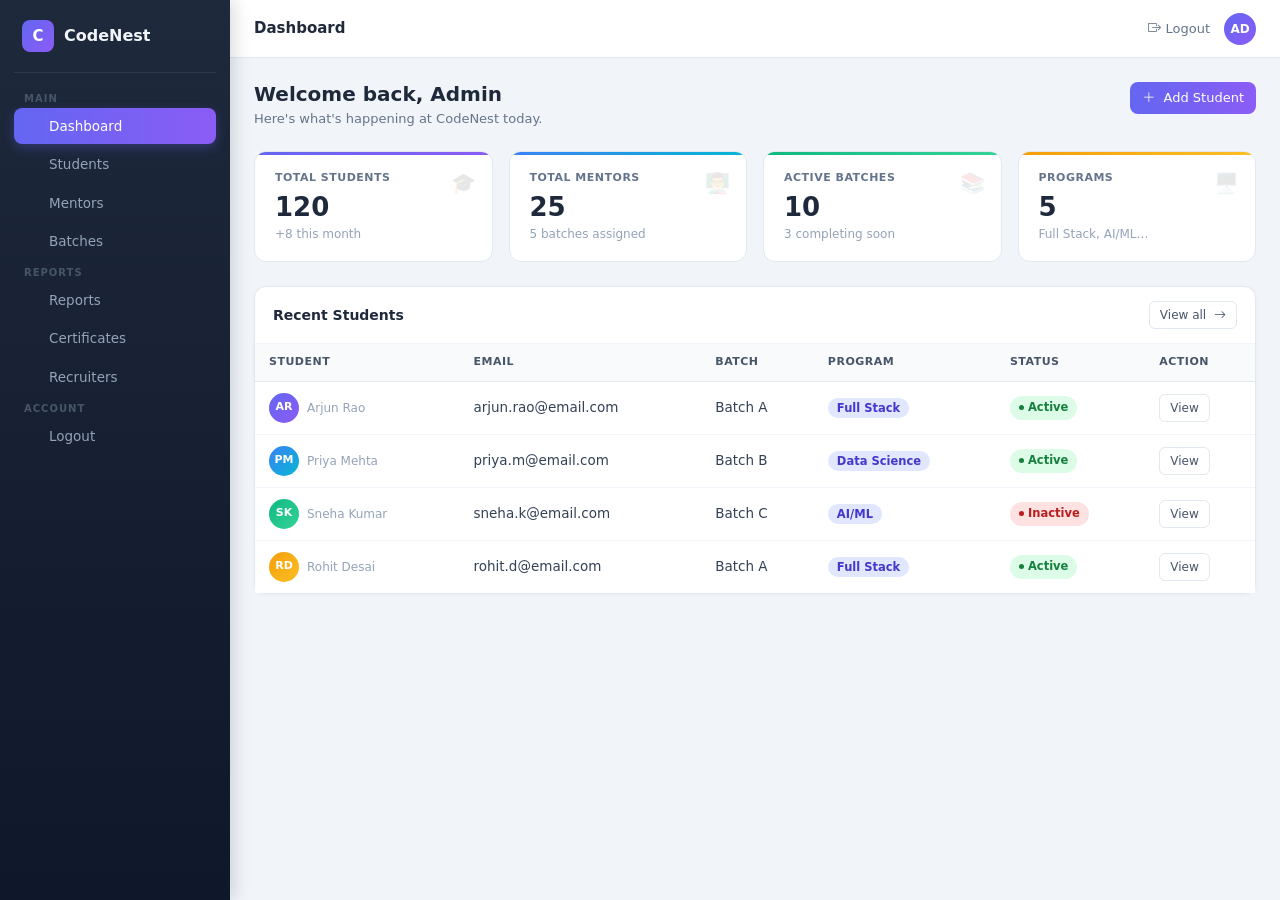
==== commit 931fa28a: "Final Polish" ====
--- a/index.html
+++ b/index.html
@@ -4,7 +4,6 @@
   <meta charset="UTF-8">
   <meta name="viewport" content="width=device-width, initial-scale=1.0">
   <title>CodeNest – Dashboard</title>
-  <!-- Preconnect to CDN for faster resource loading -->
   <link rel="preconnect" href="https://cdn.jsdelivr.net" crossorigin>
   <link rel="dns-prefetch" href="https://cdn.jsdelivr.net">
   <link href="https://cdn.jsdelivr.net/npm/bootstrap@5.3.0/dist/css/bootstrap.min.css" rel="stylesheet">
@@ -22,16 +21,16 @@
     <span class="brand-name">CodeNest</span>
   </div>
   <span class="nav-label">Main</span>
-  <a href="index.html" class="active"><span class="ni">⊞</span> Dashboard</a>
-  <a href="students.html"><span class="ni">🎓</span> Students</a>
-  <a href="mentors.html"><span class="ni">👨‍🏫</span> Mentors</a>
-  <a href="batches.html"><span class="ni">📚</span> Batches</a>
+  <a href="index.html" class="active"><span class="ni"></span> Dashboard</a>
+  <a href="students.html"><span class="ni"></span> Students</a>
+  <a href="mentors.html"><span class="ni"></span> Mentors</a>
+  <a href="batches.html"><span class="ni"></span> Batches</a>
   <span class="nav-label">Reports</span>
-  <a href="reports.html"><span class="ni">📊</span> Reports</a>
-  <a href="certificates.html"><span class="ni">🏆</span> Certificates</a>
-  <a href="recruiters.html"><span class="ni">💼</span> Recruiters</a>
+  <a href="reports.html"><span class="ni"></span> Reports</a>
+  <a href="certificates.html"><span class="ni"></span> Certificates</a>
+  <a href="recruiters.html"><span class="ni"></span> Recruiters</a>
   <span class="nav-label">Account</span>
-  <a href="login.html"><span class="ni">🚪</span> Logout</a>
+  <a href="login.html"><span class="ni"></span> Logout</a>
 </div>
 
 <label for="menu-toggle" class="sidebar-overlay"></label>
@@ -56,7 +55,7 @@
     <!-- PAGE HEADER -->
     <div class="page-header">
       <div>
-        <h3>Welcome back, Admin 👋</h3>
+        <h3>Welcome back, Admin</h3>
         <p>Here's what's happening at CodeNest today.</p>
       </div>
       <a href="#addStudentModal" class="btn btn-primary" data-bs-toggle="modal">
@@ -213,7 +212,7 @@
   </div>
 </div>
 
-<!-- Bootstrap JS deferred for faster page render -->
+
 <script src="https://cdn.jsdelivr.net/npm/bootstrap@5.3.0/dist/js/bootstrap.bundle.min.js" defer></script>
 </body>
 </html>
